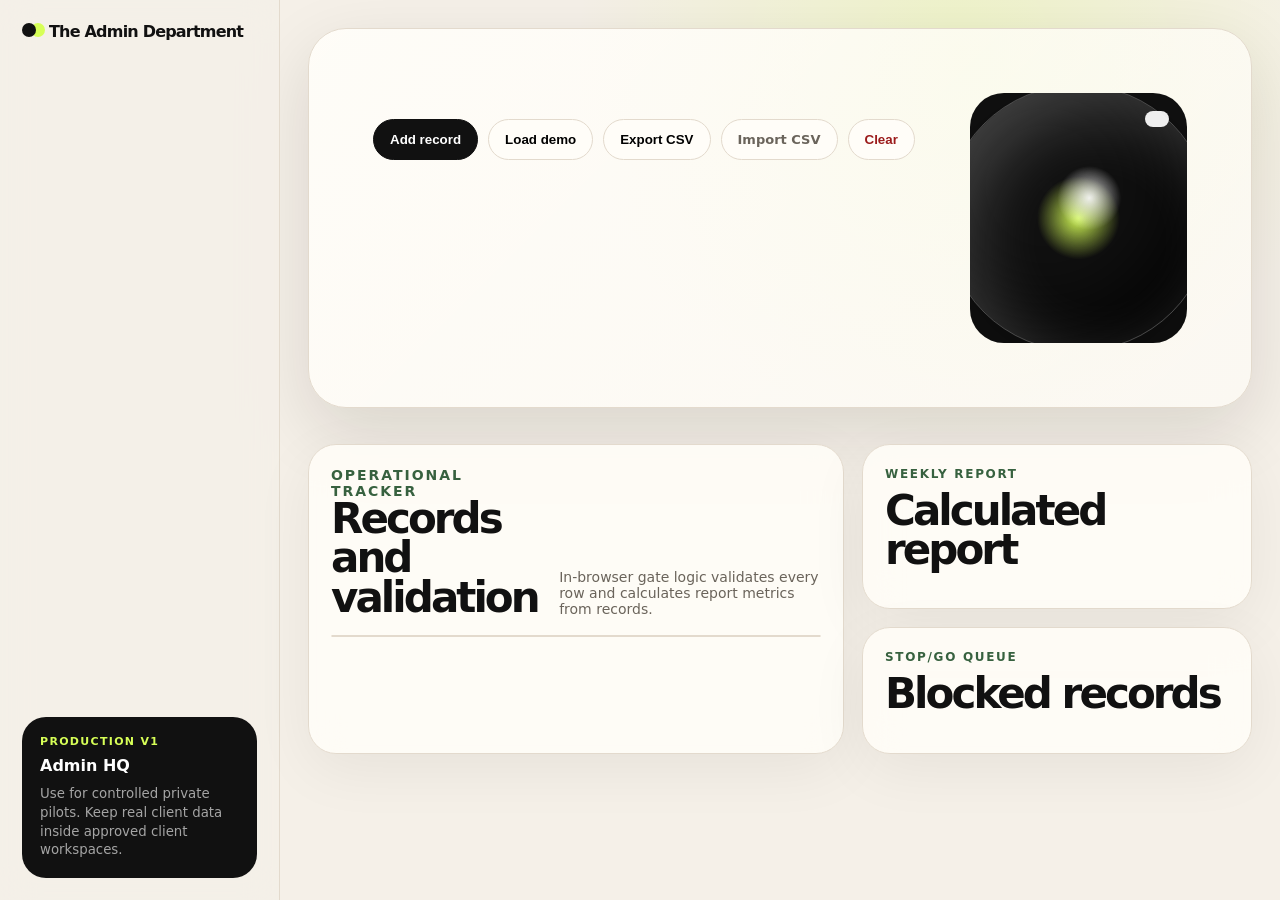
==== app/index.html @ 11a641bc "Add production Admin HQ app" ====
<!doctype html>
<html lang="en">
<head>
  <meta charset="utf-8" />
  <meta name="viewport" content="width=device-width, initial-scale=1" />
  <title>Admin HQ — The Admin Department</title>
  <meta name="description" content="Production Admin HQ for Invoice, Sales, and Client Admin systems." />
  <style>
    :root{--bg:#f5f0e8;--ink:#111;--muted:#6a645b;--panel:#fffdf8;--line:#e3dacd;--lime:#d7ff57;--blue:#8dc6ff;--purple:#c9a8ff;--red:#f04c4c;--green:#1f7a4c;--shadow:0 24px 70px rgba(22,18,11,.12)}*{box-sizing:border-box}body{margin:0;background:radial-gradient(circle at 75% 6%,rgba(215,255,87,.22),transparent 30%),var(--bg);color:var(--ink);font-family:Inter,ui-sans-serif,system-ui,-apple-system,BlinkMacSystemFont,"Segoe UI",sans-serif}body[data-sys=sales]{background:radial-gradient(circle at 75% 6%,rgba(141,198,255,.25),transparent 30%),var(--bg)}body[data-sys=client]{background:radial-gradient(circle at 75% 6%,rgba(201,168,255,.25),transparent 30%),var(--bg)}.layout{display:grid;grid-template-columns:280px 1fr;min-height:100vh}.side{padding:22px;border-right:1px solid var(--line);background:rgba(245,240,232,.82);backdrop-filter:blur(18px);display:flex;flex-direction:column;gap:20px}.brand{font-weight:900;letter-spacing:-.05em}.brand:before{content:"";display:inline-block;width:14px;height:14px;background:#111;border-radius:50%;box-shadow:9px 0 0 var(--lime);margin-right:13px}.nav{display:grid;gap:10px}.nav button{border:1px solid var(--line);background:rgba(255,253,248,.85);border-radius:18px;padding:14px;text-align:left;cursor:pointer}.nav button span{display:block;color:var(--muted);font-size:11px;text-transform:uppercase;letter-spacing:.12em;font-weight:900}.nav button strong{display:block;margin-top:4px}.nav button.active{background:#111;color:#fff;border-color:#111}.nav button.active span{color:rgba(255,255,255,.58)}.note{margin-top:auto;background:#111;color:#fff;border-radius:24px;padding:18px}.note p{margin:0 0 8px;color:var(--lime);font-size:11px;text-transform:uppercase;letter-spacing:.12em;font-weight:900}.note small{display:block;color:rgba(255,255,255,.62);line-height:1.4;margin-top:10px}.main{padding:28px}.hero{display:grid;grid-template-columns:1.45fr .55fr;gap:24px;border:1px solid var(--line);background:linear-gradient(135deg,rgba(255,253,248,.96),rgba(255,253,248,.62));border-radius:38px;padding:clamp(28px,5vw,64px);box-shadow:var(--shadow)}.eyebrow{margin:0 0 10px;color:#37613f;text-transform:uppercase;letter-spacing:.14em;font-weight:900;font-size:12px}h1,h2{margin:0;letter-spacing:-.07em;line-height:.94}h1{font-size:clamp(52px,8vw,112px)}h2{font-size:clamp(28px,4vw,42px)}.lead{font-size:clamp(18px,2vw,23px);color:var(--muted);max-width:720px;line-height:1.35}.actions{display:flex;flex-wrap:wrap;gap:10px;margin-top:26px}.btn{border:1px solid var(--line);border-radius:999px;background:var(--panel);padding:12px 16px;font-weight:850;cursor:pointer}.btn.primary{background:#111;color:#fff;border-color:#111}.btn.danger{color:#9b1b1b}.btn input{display:none}.art{position:relative;min-height:250px;border-radius:34px;background:radial-gradient(circle at 55% 42%,rgba(255,255,255,.95),transparent 17%),radial-gradient(circle at 50% 50%,var(--lime),transparent 25%),#111;overflow:hidden}.art:after{content:"";position:absolute;inset:50%;width:265px;height:265px;transform:translate(-50%,-50%);border-radius:50%;box-shadow:inset 22px 22px 70px rgba(255,255,255,.22),inset -32px -32px 90px rgba(0,0,0,.82),0 22px 90px rgba(0,0,0,.45);border:1px solid rgba(255,255,255,.24)}body[data-sys=sales] .art{background:radial-gradient(circle at 55% 42%,rgba(255,255,255,.95),transparent 17%),radial-gradient(circle at 50% 50%,var(--blue),transparent 25%),#111}body[data-sys=client] .art{background:radial-gradient(circle at 55% 42%,rgba(255,255,255,.95),transparent 17%),radial-gradient(circle at 50% 50%,var(--purple),transparent 25%),#111}.badge{position:absolute;top:18px;right:18px;background:rgba(255,255,255,.92);border-radius:999px;padding:8px 12px;font-weight:900;font-size:12px;z-index:2}.metrics{display:grid;grid-template-columns:repeat(4,1fr);gap:14px;margin:18px 0}.card,.panel{background:rgba(255,253,248,.88);border:1px solid var(--line);border-radius:28px;box-shadow:0 16px 60px rgba(0,0,0,.06);backdrop-filter:blur(18px)}.card{padding:20px}.card span,.muted,.tile span{color:var(--muted)}.card strong{display:block;font-size:34px;letter-spacing:-.05em;margin-top:6px}.grid{display:grid;grid-template-columns:minmax(0,1fr)390px;gap:18px}.panel{padding:22px}.panel-head{display:flex;justify-content:space-between;gap:18px;align-items:end;margin-bottom:18px}.panel-head p{max-width:360px;margin:0;font-size:14px}.tablewrap{overflow:auto;border:1px solid var(--line);border-radius:18px;background:#fff;max-height:660px}table{width:100%;border-collapse:collapse;min-width:920px}th,td{text-align:left;padding:13px 14px;border-bottom:1px solid #eee6db;vertical-align:top}th{position:sticky;top:0;background:#111;color:#fff;text-transform:uppercase;letter-spacing:.1em;font-size:12px;z-index:1}tr.fail{background:#fff3f1}td small{display:block;color:var(--muted);margin-top:5px;max-width:340px}.pill{display:inline-flex;border-radius:999px;padding:6px 10px;font-size:12px;font-weight:900}.pill.pass{background:#e8f7ed;color:var(--green)}.pill.fail{background:#ffe1df;color:#9b1b1b}.tiny{padding:7px 10px;font-size:12px}.stack{display:grid;gap:18px;align-content:start}.report{display:grid;grid-template-columns:1fr 1fr;gap:10px;margin-top:16px}.tile{border:1px solid var(--line);background:#fff;border-radius:18px;padding:14px}.tile strong{display:block;font-size:24px;margin-top:4px;letter-spacing:-.05em}.blocked{list-style:none;padding:0;margin:18px 0 0;display:grid;gap:10px}.blocked li{border:1px solid #f1d0ca;background:#fff8f6;border-radius:16px;padding:12px}.blocked span{display:block;color:var(--muted);font-size:13px;margin-top:4px}.modal{border:none;border-radius:28px;max-width:920px;width:min(920px,calc(100% - 28px));box-shadow:0 30px 100px rgba(0,0,0,.32)}.modal::backdrop{background:rgba(0,0,0,.45);backdrop-filter:blur(6px)}form{display:grid;grid-template-columns:repeat(3,1fr);gap:14px;padding:24px}label{display:grid;gap:6px;color:var(--muted);font-size:13px;font-weight:800}input,select{border:1px solid var(--line);border-radius:14px;padding:11px 12px;font:inherit;background:#fff}.modal menu{display:flex;justify-content:flex-end;gap:10px;padding:0 24px 24px;margin:0}@media(max-width:1100px){.layout{grid-template-columns:1fr}.side{border-right:0;border-bottom:1px solid var(--line)}.hero,.grid{grid-template-columns:1fr}.metrics{grid-template-columns:repeat(2,1fr)}}@media(max-width:720px){.main,.side{padding:14px}.hero{border-radius:26px;padding:24px}.metrics,.report,form{grid-template-columns:1fr}h1{font-size:50px}.panel-head{display:block}}
  </style>
</head>
<body data-sys="invoice">
  <div class="layout">
    <aside class="side"><div class="brand">The Admin Department</div><nav id="nav" class="nav"></nav><div class="note"><p>Production v1</p><strong>Admin HQ</strong><small>Use for controlled private pilots. Keep real client data inside approved client workspaces.</small></div></aside>
    <main class="main">
      <section class="hero"><div><p id="kicker" class="eyebrow"></p><h1 id="title"></h1><p id="promise" class="lead"></p><div class="actions"><button id="add" class="btn primary">Add record</button><button id="demo" class="btn">Load demo</button><button id="export" class="btn">Export CSV</button><label class="btn">Import CSV<input id="import" type="file" accept=".csv,text/csv"></label><button id="clear" class="btn danger">Clear</button></div></div><div class="art"><span id="badge" class="badge"></span></div></section>
      <section id="metrics" class="metrics"></section>
      <section class="grid"><article class="panel"><div class="panel-head"><div><p class="eyebrow">Operational tracker</p><h2>Records and validation</h2></div><p class="muted">In-browser gate logic validates every row and calculates report metrics from records.</p></div><div class="tablewrap"><table id="table"></table></div></article><aside class="stack"><article class="panel"><p class="eyebrow">Weekly report</p><h2>Calculated report</h2><div id="report" class="report"></div></article><article class="panel"><p class="eyebrow">Stop/go queue</p><h2>Blocked records</h2><ul id="blocked" class="blocked"></ul></article></aside></section>
    </main>
  </div>
  <dialog id="modal" class="modal"><form id="form"></form><menu><button id="cancel" type="button" class="btn">Cancel</button><button form="form" class="btn primary">Save record</button></menu></dialog>
<script type="module">
const today='2026-07-10';const has=v=>v!==undefined&&v!==null&&String(v).trim()!=='';const before=d=>d&&new Date(d+'T00:00')<new Date(today+'T00:00');const money=v=>new Intl.NumberFormat('en-ZA',{style:'currency',currency:'ZAR',maximumFractionDigits:0}).format(parseFloat(v||0)||0);const esc=v=>String(v??'').replace(/[&<>"']/g,c=>({'&':'&amp;','<':'&lt;','>':'&gt;','"':'&quot;',"'":'&#039;'}[c]));
const systems={invoice:{label:'Invoice Admin',short:'Invoices',promise:'Supplier invoices, approvals, filing, and exception control in one workflow.',key:'id',statuses:['New','Needs Capture','Missing Info','Possible Duplicate','Ready for Review','Waiting for Approval','Approved','Filed','Rejected','Paid'],fields:['id','supplier','type','ref','due','amount','status','owner','approver','doc','folder','missing','duplicate','next','nextDue']},sales:{label:'Sales Admin',short:'Sales',promise:'Enquiries, quote follow-ups, owners, and lost-lead risks under control.',key:'id',statuses:['New','Needs Response','Contacted','Waiting for Client','Quote Needed','Quote Sent','Follow-up Due','Won','Lost','Cold','Closed'],fields:['id','contact','source','service','urgency','status','owner','firstResponse','quoteDate','quoteAmount','followDue','next','reason']},client:{label:'Client Admin',short:'Clients',promise:'Onboarding, documents, agreements, payment status, folders, and handovers tracked.',key:'id',statuses:['New Client','Welcome Sent','Documents Requested','Waiting for Client','Internal Setup','Payment/Agreement Pending','Ready to Start','Active','Stuck','Cancelled'],fields:['id','client','package','status','owner','welcome','docs','missingDocs','agreement','payment','folder','folderLink','handover','next','nextDue']}};
const seed={invoice:[['INV-001','ABC Supplies','Invoice','INV-4521','2026-07-31','1437.50','Ready for Review','Admin','Owner','doc','folder','','No duplicate found','Approve invoice','2026-07-11'],['INV-002','Quick Repairs','Invoice','QR-998','2026-07-15','4370','Missing Info','Admin','Owner','doc','folder','VAT number missing','No duplicate found','Request VAT number','2026-07-10'],['INV-003','City Stationery','Receipt','RCPT-77','','356.50','Filed','Admin','Admin','doc','folder','','No duplicate found','No action',''],['INV-004','Metro Cleaning','Invoice','MC-1044','2026-07-17','8760','Waiting for Approval','Admin','Owner','doc','folder','','New supplier','Approve supplier','2026-07-11'],['INV-005','BuildMart','Invoice','BM-2201','2026-07-30','2910','Possible Duplicate','Admin','Owner','doc','folder','','Possible duplicate','Review duplicate','2026-07-11'],['INV-006','ABC Supplies','Invoice','INV-4522','2026-07-11','2100','Ready for Review','Admin','Owner','doc','folder','','No duplicate found','Approve due-soon invoice','2026-07-10'],['INV-007','','Invoice','UNK-001','2026-07-25','1200','Needs Capture','Admin','','doc','','Supplier missing','No duplicate found','Identify supplier','2026-07-11'],['INV-008','Quick Repairs','Invoice','QR-997','2026-07-12','3200','New','','','doc','folder','','No duplicate found','','2026-07-08'],['INV-009','ABC Supplies','Invoice','INV-4523','2026-07-29','500','Approved','Admin','','doc','folder','','No duplicate found','Add approval owner','2026-07-10'],['INV-010','City Stationery','Receipt','RCPT-78','','180','Filed','Admin','Admin','','','','No duplicate found','Add links','2026-07-10']],sales:[['LEAD-001','Thabo Mokoena','Website','Gate motor repair','High','Needs Response','Owner','No','','','','Call and confirm',''],['LEAD-002','Lerato Naidoo','WhatsApp','Office cleaning quote','Normal','Quote Sent','Admin','Yes','2026-07-10','4500','2026-07-12','Follow up',''],['LEAD-003','Pieter Jacobs','Referral','Panel beating estimate','Normal','Won','Owner','Yes','2026-07-09','8200','','Schedule job','Won'],['LEAD-004','Ayesha Khan','Facebook DM','Security camera installation','High','Follow-up Due','Admin','Yes','2026-07-08','12500','2026-07-10','Follow up before competitor',''],['LEAD-005','Chris Botha','Phone','Monthly cleaning','Normal','Waiting for Client','Admin','Yes','2026-07-07','6800','2026-07-11','Wait for photos',''],['LEAD-006','Naledi Jacobs','Email','Electrical compliance','Low','Cold','Owner','Yes','','','','','No response after 3 follow-ups'],['LEAD-007','Musa Dlamini','Walk-in','Repair quote','Normal','Contacted','Admin','Yes','','','2026-07-13','Prepare estimate',''],['LEAD-008','Faulty Quote','Website','Install quote','Normal','Quote Sent','Admin','Yes','2026-07-10','3500','','',''],['LEAD-009','Ownerless Lead','WhatsApp','Urgent repair','High','Needs Response','','No','','','','',''],['LEAD-010','No Reason Lost','Email','Service quote','Normal','Lost','Admin','Yes','','','','','']],client:[['ONB-001','Lerato Naidoo','Monthly Admin Support','Documents Requested','Admin','Yes','No','ID and agreement','Pending','Pending','Yes','folder','No','Follow up','2026-07-12'],['ONB-002','Thabo Mokoena','Invoice Admin Setup','Ready to Start','Admin','Yes','Yes','','Signed','Paid','Yes','folder','Yes','Schedule kickoff','2026-07-11'],['ONB-003','Pieter Jacobs','Sales Admin Setup','Waiting for Client','Owner','Yes','Partial','VAT and address','Pending','Pending','No','','No','Request missing details','2026-07-10'],['ONB-004','Ayesha Khan','Property Admin','Payment/Agreement Pending','Admin','Yes','Yes','','Pending','Pending','Yes','folder','No','Send reminder','2026-07-10'],['ONB-005','Chris Botha','Client Admin Setup','Active','Admin','Yes','Yes','','Signed','Paid','Yes','folder','Yes','Move to support','2026-07-15'],['ONB-006','Demo Clean','Invoice Admin Setup','New Client','Admin','No','No','Business details','Pending','Pending','No','','No','Send welcome','2026-07-11'],['ONB-007','Stuck Client','Sales Admin Setup','Stuck','Admin','Yes','Partial','Access details','Signed','Paid','Yes','folder','No','Escalate stuck onboarding','2026-07-10'],['ONB-008','Bad Ready','Client Admin Setup','Ready to Start','Admin','Yes','Partial','Signed agreement','Signed','Paid','No','','Yes','','2026-07-10'],['ONB-009','Bad Active Gates','Sales Admin Setup','Active','Admin','Yes','No','All docs','Pending','Pending','Yes','folder','Yes','','2026-07-10'],['ONB-010','Bad Active Folder','Invoice Admin Setup','Active','Admin','Yes','Yes','','Signed','Paid','No','','No','','2026-07-10']]};
function rows(sys){return seed[sys].map(a=>Object.fromEntries(systems[sys].fields.map((f,i)=>[f,a[i]||''])))}let sys='invoice',records=load(sys),edit=null;function load(s){try{return JSON.parse(localStorage.getItem('ad:'+s))||rows(s)}catch{return rows(s)}}function save(){localStorage.setItem('ad:'+sys,JSON.stringify(records))}function active(s,status){return !({invoice:['Filed','Paid','Rejected'],sales:['Won','Lost','Cold','Closed'],client:['Active','Cancelled']}[s]).includes(status)}
function validate(s,r){let x=[];if(s==='invoice'){let adv=['Ready for Review','Waiting for Approval','Approved','Filed','Paid'].includes(r.status);let miss=[];if(!has(r.supplier))miss.push('supplier');if(!has(r.type))miss.push('type');if(r.type==='Invoice'&&!has(r.ref))miss.push('ref');if(r.type==='Invoice'&&!has(r.amount))miss.push('amount');if(active(s,r.status)&&!has(r.owner))miss.push('owner');if(['Waiting for Approval','Approved','Ready for Review'].includes(r.status)&&!has(r.approver))miss.push('approver');if(['Filed','Paid'].includes(r.status)&&(!has(r.doc)||!has(r.folder)))x.push('Filed/Paid records need document and folder links');if(miss.length&&adv)x.push('Missing fields: '+miss.join(', '));if(active(s,r.status)&&!has(r.owner))x.push('Active record needs owner');if(r.status==='Approved'&&!has(r.approver))x.push('Approved record needs approver');if(r.status==='Approved'&&r.duplicate==='Possible duplicate')x.push('Duplicate cannot be approved silently');if(active(s,r.status)&&before(r.nextDue))x.push('Next action overdue')}if(s==='sales'){let adv=['Quote Sent','Follow-up Due','Won','Lost','Cold','Closed'].includes(r.status),miss=[];if(!has(r.contact))miss.push('contact');if(!has(r.service))miss.push('service');if(active(s,r.status)&&!has(r.owner))miss.push('owner');if(active(s,r.status)&&!has(r.next))miss.push('next action');if(['Quote Sent','Follow-up Due'].includes(r.status)&&!has(r.followDue))miss.push('follow-up due');if(['Lost','Cold'].includes(r.status)&&!has(r.reason))miss.push('lost/cold reason');if(miss.length&&adv)x.push('Missing fields: '+miss.join(', '));if(r.status==='Quote Sent'&&!has(r.followDue))x.push('Quote Sent needs follow-up date');if(active(s,r.status)&&!has(r.owner))x.push('Active lead needs owner');if(active(s,r.status)&&!has(r.next))x.push('Active lead needs next action');if(['Lost','Cold'].includes(r.status)&&!has(r.reason))x.push('Lost/Cold needs reason');if(r.followDue&&before(r.followDue)&&active(s,r.status))x.push('Follow-up overdue')}if(s==='client'){let adv=['Ready to Start','Active'].includes(r.status),docs=r.docs!=='Yes'||has(r.missingDocs),agr=!['Signed','Not applicable'].includes(r.agreement),pay=!['Paid','Not applicable'].includes(r.payment),fold=r.folder!=='Yes'||!has(r.folderLink),hand=r.handover!=='Yes';if(!has(r.client)&&adv)x.push('Missing client');if(active(s,r.status)&&!has(r.owner))x.push('Active onboarding needs owner');if(adv&&docs)x.push('Ready/Active blocked: documents incomplete');if(adv&&agr)x.push('Ready/Active blocked: agreement not signed');if(adv&&pay)x.push('Ready/Active blocked: payment not confirmed');if(adv&&fold)x.push('Ready/Active blocked: folder missing/link blank');if(adv&&hand)x.push('Ready/Active blocked: handover incomplete');if(active(s,r.status)&&before(r.nextDue))x.push('Next action overdue')}x=[...new Set(x)];return{status:x.length?'Fail':'Pass',reasons:x}}
function report(){let v=records.map(r=>validate(sys,r)),f=v.filter(a=>a.status==='Fail').length,p=v.length-f,c=q=>records.filter(q).length,sum=(q,k)=>records.filter(q).reduce((s,r)=>s+(parseFloat(r[k]||0)||0),0);let base={Total:records.length,Passed:p,Failed:f};if(sys==='invoice')return{...base,'Ready for review':c(r=>r.status==='Ready for Review'),'Waiting approval':c(r=>r.status==='Waiting for Approval'),'Missing info':c(r=>r.status==='Missing Info'),Filed:c(r=>r.status==='Filed'),'Value waiting approval':money(sum(r=>r.status==='Waiting for Approval','amount'))};if(sys==='sales')return{...base,'Needs response':c(r=>r.status==='Needs Response'),'Quotes sent':c(r=>r.status==='Quote Sent'),'Follow-ups due':c(r=>r.status==='Follow-up Due'),Won:c(r=>r.status==='Won'),'Lost/Cold':c(r=>['Lost','Cold'].includes(r.status)),'Open quote value':money(sum(r=>['Quote Sent','Follow-up Due'].includes(r.status),'quoteAmount'))};return{...base,'Documents requested':c(r=>r.status==='Documents Requested'),'Waiting client':c(r=>r.status==='Waiting for Client'),'Agreement/payment pending':c(r=>r.status==='Payment/Agreement Pending'),'Ready to start':c(r=>r.status==='Ready to Start'),Active:c(r=>r.status==='Active'),'Missing documents':c(r=>r.docs!=='Yes'||has(r.missingDocs))}}
function render(){let s=systems[sys],v=records.map(r=>({r,val:validate(sys,r)})),rep=report();document.body.dataset.sys=sys;nav.innerHTML=Object.values(systems).map(x=>`<button data-s="${x===s?sys:x.label.startsWith('Invoice')?'invoice':x.label.startsWith('Sales')?'sales':'client'}" class="${x===s?'active':''}"><span>${x.short}</span><strong>${x.label}</strong></button>`).join('');nav.querySelectorAll('button').forEach(b=>b.onclick=()=>{sys=b.dataset.s;records=load(sys);render()});kicker.textContent=s.short+' working system';title.textContent=s.label;promise.textContent=s.promise;badge.textContent='Gate 2 confirmed · '+rep.Failed+' blocked';metrics.innerHTML=Object.entries({Total:rep.Total,Passed:rep.Passed,Blocked:rep.Failed,Primary:Object.values(rep).at(-1)}).map(([a,b])=>`<article class="card"><span>${a}</span><strong>${b}</strong></article>`).join('');let cols=s.fields.slice(0,8);table.innerHTML=`<thead><tr>${cols.map(c=>`<th>${c}</th>`).join('')}<th>Validation</th><th></th></tr></thead><tbody>${v.map((o,i)=>`<tr class="${o.val.status.toLowerCase()}">${cols.map(c=>`<td>${esc(o.r[c])}</td>`).join('')}<td><span class="pill ${o.val.status.toLowerCase()}">${o.val.status}</span><small>${esc(o.val.reasons[0]||'')}</small></td><td><button class="btn tiny" data-e="${i}">Edit</button></td></tr>`).join('')}</tbody>`;table.querySelectorAll('[data-e]').forEach(b=>b.onclick=()=>openForm(+b.dataset.e));reportEl.innerHTML=Object.entries(rep).map(([a,b])=>`<div class="tile"><span>${a}</span><strong>${b}</strong></div>`).join('');blocked.innerHTML=v.filter(o=>o.val.status==='Fail').map(o=>`<li><strong>${esc(o.r[s.key])}</strong><span>${esc(o.val.reasons.join(' · '))}</span></li>`).join('')||'<li><strong>Clear</strong><span>No blocked records.</span></li>'}
function openForm(i=null){edit=i;let s=systems[sys],r=i==null?{}:records[i];form.innerHTML=s.fields.map(f=>`<label>${f}<input name="${f}" value="${esc(r[f]||'')}"></label>`).join('');modal.showModal()}function csv(){let s=systems[sys],head=s.fields,body=records.map(r=>head.map(k=>`"${String(r[k]||'').replaceAll('"','""')}"`).join(','));return head.join(',')+'\n'+body.join('\n')}function parse(t){let lines=t.trim().split(/\r?\n/),h=lines.shift().split(',');return lines.map(l=>Object.fromEntries(l.split(',').map((v,i)=>[h[i],v.replace(/^"|"$/g,'').replaceAll('""','"')])))}
const nav=document.getElementById('nav'),table=document.getElementById('table'),metrics=document.getElementById('metrics'),reportEl=document.getElementById('report'),blocked=document.getElementById('blocked'),form=document.getElementById('form'),modal=document.getElementById('modal');add.onclick=()=>openForm();demo.onclick=()=>{records=rows(sys);save();render()};clear.onclick=()=>{if(confirm('Clear this system?')){records=[];save();render()}};export.onclick=()=>{let a=document.createElement('a'),b=new Blob([csv()],{type:'text/csv'});a.href=URL.createObjectURL(b);a.download=sys+'-admin.csv';a.click()};import.onchange=async e=>{let f=e.target.files[0];if(f){records=parse(await f.text());save();render()}};cancel.onclick=()=>modal.close();form.onsubmit=e=>{e.preventDefault();let r=Object.fromEntries(new FormData(form).entries());records=edit==null?[r,...records]:records.map((x,i)=>i===edit?r:x);save();modal.close();render()};render();
</script>
</body>
</html>
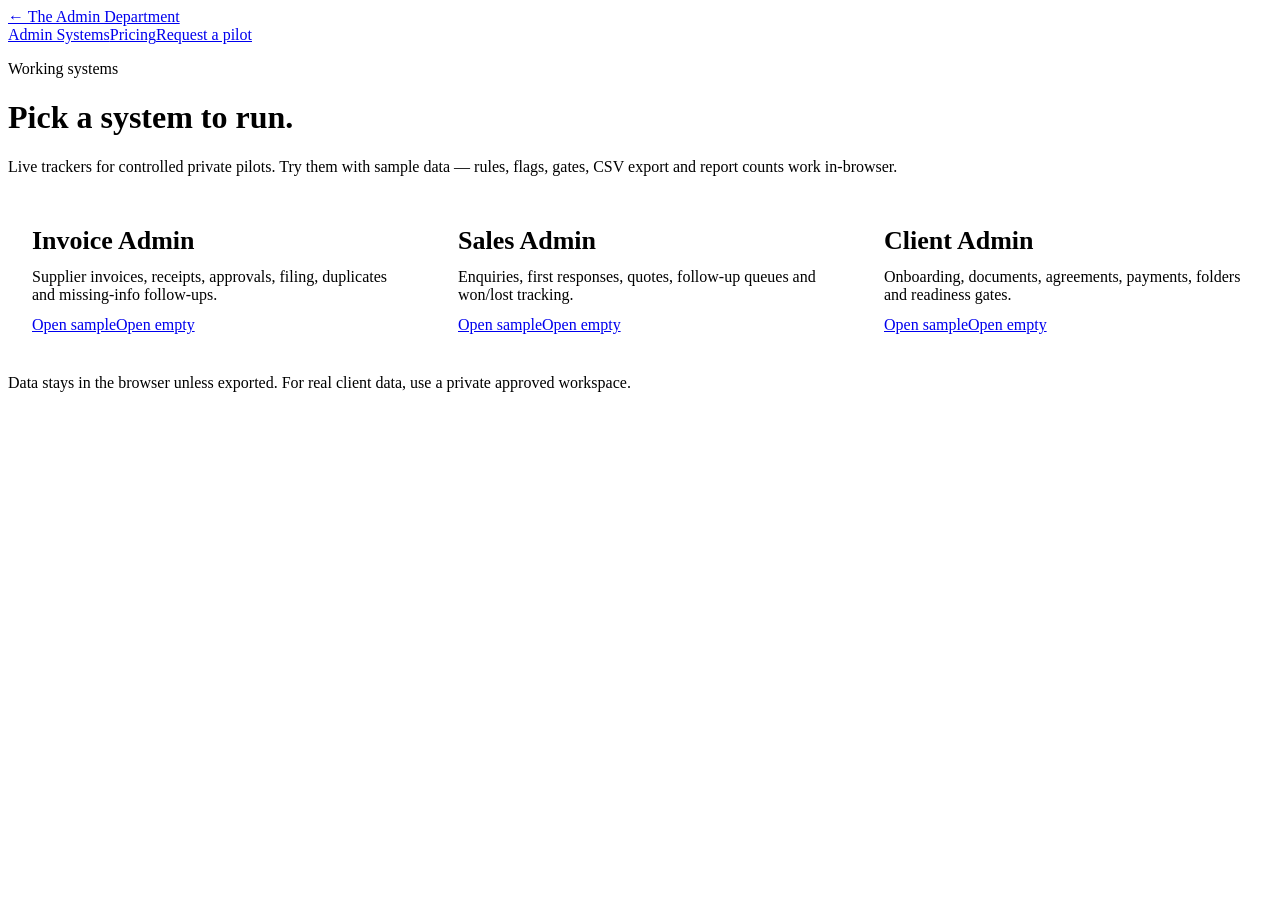
==== commit 2bcbb9e4: "Replace monolithic app shell with modular Admin HQ launcher" ====
--- a/app/index.html
+++ b/app/index.html
@@ -4,31 +4,20 @@
   <meta charset="utf-8" />
   <meta name="viewport" content="width=device-width, initial-scale=1" />
   <title>Admin HQ — The Admin Department</title>
-  <meta name="description" content="Production Admin HQ for Invoice, Sales, and Client Admin systems." />
-  <style>
-    :root{--bg:#f5f0e8;--ink:#111;--muted:#6a645b;--panel:#fffdf8;--line:#e3dacd;--lime:#d7ff57;--blue:#8dc6ff;--purple:#c9a8ff;--red:#f04c4c;--green:#1f7a4c;--shadow:0 24px 70px rgba(22,18,11,.12)}*{box-sizing:border-box}body{margin:0;background:radial-gradient(circle at 75% 6%,rgba(215,255,87,.22),transparent 30%),var(--bg);color:var(--ink);font-family:Inter,ui-sans-serif,system-ui,-apple-system,BlinkMacSystemFont,"Segoe UI",sans-serif}body[data-sys=sales]{background:radial-gradient(circle at 75% 6%,rgba(141,198,255,.25),transparent 30%),var(--bg)}body[data-sys=client]{background:radial-gradient(circle at 75% 6%,rgba(201,168,255,.25),transparent 30%),var(--bg)}.layout{display:grid;grid-template-columns:280px 1fr;min-height:100vh}.side{padding:22px;border-right:1px solid var(--line);background:rgba(245,240,232,.82);backdrop-filter:blur(18px);display:flex;flex-direction:column;gap:20px}.brand{font-weight:900;letter-spacing:-.05em}.brand:before{content:"";display:inline-block;width:14px;height:14px;background:#111;border-radius:50%;box-shadow:9px 0 0 var(--lime);margin-right:13px}.nav{display:grid;gap:10px}.nav button{border:1px solid var(--line);background:rgba(255,253,248,.85);border-radius:18px;padding:14px;text-align:left;cursor:pointer}.nav button span{display:block;color:var(--muted);font-size:11px;text-transform:uppercase;letter-spacing:.12em;font-weight:900}.nav button strong{display:block;margin-top:4px}.nav button.active{background:#111;color:#fff;border-color:#111}.nav button.active span{color:rgba(255,255,255,.58)}.note{margin-top:auto;background:#111;color:#fff;border-radius:24px;padding:18px}.note p{margin:0 0 8px;color:var(--lime);font-size:11px;text-transform:uppercase;letter-spacing:.12em;font-weight:900}.note small{display:block;color:rgba(255,255,255,.62);line-height:1.4;margin-top:10px}.main{padding:28px}.hero{display:grid;grid-template-columns:1.45fr .55fr;gap:24px;border:1px solid var(--line);background:linear-gradient(135deg,rgba(255,253,248,.96),rgba(255,253,248,.62));border-radius:38px;padding:clamp(28px,5vw,64px);box-shadow:var(--shadow)}.eyebrow{margin:0 0 10px;color:#37613f;text-transform:uppercase;letter-spacing:.14em;font-weight:900;font-size:12px}h1,h2{margin:0;letter-spacing:-.07em;line-height:.94}h1{font-size:clamp(52px,8vw,112px)}h2{font-size:clamp(28px,4vw,42px)}.lead{font-size:clamp(18px,2vw,23px);color:var(--muted);max-width:720px;line-height:1.35}.actions{display:flex;flex-wrap:wrap;gap:10px;margin-top:26px}.btn{border:1px solid var(--line);border-radius:999px;background:var(--panel);padding:12px 16px;font-weight:850;cursor:pointer}.btn.primary{background:#111;color:#fff;border-color:#111}.btn.danger{color:#9b1b1b}.btn input{display:none}.art{position:relative;min-height:250px;border-radius:34px;background:radial-gradient(circle at 55% 42%,rgba(255,255,255,.95),transparent 17%),radial-gradient(circle at 50% 50%,var(--lime),transparent 25%),#111;overflow:hidden}.art:after{content:"";position:absolute;inset:50%;width:265px;height:265px;transform:translate(-50%,-50%);border-radius:50%;box-shadow:inset 22px 22px 70px rgba(255,255,255,.22),inset -32px -32px 90px rgba(0,0,0,.82),0 22px 90px rgba(0,0,0,.45);border:1px solid rgba(255,255,255,.24)}body[data-sys=sales] .art{background:radial-gradient(circle at 55% 42%,rgba(255,255,255,.95),transparent 17%),radial-gradient(circle at 50% 50%,var(--blue),transparent 25%),#111}body[data-sys=client] .art{background:radial-gradient(circle at 55% 42%,rgba(255,255,255,.95),transparent 17%),radial-gradient(circle at 50% 50%,var(--purple),transparent 25%),#111}.badge{position:absolute;top:18px;right:18px;background:rgba(255,255,255,.92);border-radius:999px;padding:8px 12px;font-weight:900;font-size:12px;z-index:2}.metrics{display:grid;grid-template-columns:repeat(4,1fr);gap:14px;margin:18px 0}.card,.panel{background:rgba(255,253,248,.88);border:1px solid var(--line);border-radius:28px;box-shadow:0 16px 60px rgba(0,0,0,.06);backdrop-filter:blur(18px)}.card{padding:20px}.card span,.muted,.tile span{color:var(--muted)}.card strong{display:block;font-size:34px;letter-spacing:-.05em;margin-top:6px}.grid{display:grid;grid-template-columns:minmax(0,1fr)390px;gap:18px}.panel{padding:22px}.panel-head{display:flex;justify-content:space-between;gap:18px;align-items:end;margin-bottom:18px}.panel-head p{max-width:360px;margin:0;font-size:14px}.tablewrap{overflow:auto;border:1px solid var(--line);border-radius:18px;background:#fff;max-height:660px}table{width:100%;border-collapse:collapse;min-width:920px}th,td{text-align:left;padding:13px 14px;border-bottom:1px solid #eee6db;vertical-align:top}th{position:sticky;top:0;background:#111;color:#fff;text-transform:uppercase;letter-spacing:.1em;font-size:12px;z-index:1}tr.fail{background:#fff3f1}td small{display:block;color:var(--muted);margin-top:5px;max-width:340px}.pill{display:inline-flex;border-radius:999px;padding:6px 10px;font-size:12px;font-weight:900}.pill.pass{background:#e8f7ed;color:var(--green)}.pill.fail{background:#ffe1df;color:#9b1b1b}.tiny{padding:7px 10px;font-size:12px}.stack{display:grid;gap:18px;align-content:start}.report{display:grid;grid-template-columns:1fr 1fr;gap:10px;margin-top:16px}.tile{border:1px solid var(--line);background:#fff;border-radius:18px;padding:14px}.tile strong{display:block;font-size:24px;margin-top:4px;letter-spacing:-.05em}.blocked{list-style:none;padding:0;margin:18px 0 0;display:grid;gap:10px}.blocked li{border:1px solid #f1d0ca;background:#fff8f6;border-radius:16px;padding:12px}.blocked span{display:block;color:var(--muted);font-size:13px;margin-top:4px}.modal{border:none;border-radius:28px;max-width:920px;width:min(920px,calc(100% - 28px));box-shadow:0 30px 100px rgba(0,0,0,.32)}.modal::backdrop{background:rgba(0,0,0,.45);backdrop-filter:blur(6px)}form{display:grid;grid-template-columns:repeat(3,1fr);gap:14px;padding:24px}label{display:grid;gap:6px;color:var(--muted);font-size:13px;font-weight:800}input,select{border:1px solid var(--line);border-radius:14px;padding:11px 12px;font:inherit;background:#fff}.modal menu{display:flex;justify-content:flex-end;gap:10px;padding:0 24px 24px;margin:0}@media(max-width:1100px){.layout{grid-template-columns:1fr}.side{border-right:0;border-bottom:1px solid var(--line)}.hero,.grid{grid-template-columns:1fr}.metrics{grid-template-columns:repeat(2,1fr)}}@media(max-width:720px){.main,.side{padding:14px}.hero{border-radius:26px;padding:24px}.metrics,.report,form{grid-template-columns:1fr}h1{font-size:50px}.panel-head{display:block}}
-  </style>
+  <meta name="description" content="Launch the Invoice Admin, Sales Admin, and Client Admin working systems." />
+  <link rel="stylesheet" href="assets/app.css" />
+  <style>.launch-grid{display:grid;grid-template-columns:repeat(auto-fit,minmax(280px,1fr));gap:14px;margin-top:26px}.launch-card{background:var(--card);border:1px solid var(--border);border-radius:22px;padding:24px;display:flex;flex-direction:column;gap:12px}.launch-card h2{margin:0;font-size:26px}.launch-card p{margin:0;color:var(--muted)}</style>
 </head>
-<body data-sys="invoice">
-  <div class="layout">
-    <aside class="side"><div class="brand">The Admin Department</div><nav id="nav" class="nav"></nav><div class="note"><p>Production v1</p><strong>Admin HQ</strong><small>Use for controlled private pilots. Keep real client data inside approved client workspaces.</small></div></aside>
-    <main class="main">
-      <section class="hero"><div><p id="kicker" class="eyebrow"></p><h1 id="title"></h1><p id="promise" class="lead"></p><div class="actions"><button id="add" class="btn primary">Add record</button><button id="demo" class="btn">Load demo</button><button id="export" class="btn">Export CSV</button><label class="btn">Import CSV<input id="import" type="file" accept=".csv,text/csv"></label><button id="clear" class="btn danger">Clear</button></div></div><div class="art"><span id="badge" class="badge"></span></div></section>
-      <section id="metrics" class="metrics"></section>
-      <section class="grid"><article class="panel"><div class="panel-head"><div><p class="eyebrow">Operational tracker</p><h2>Records and validation</h2></div><p class="muted">In-browser gate logic validates every row and calculates report metrics from records.</p></div><div class="tablewrap"><table id="table"></table></div></article><aside class="stack"><article class="panel"><p class="eyebrow">Weekly report</p><h2>Calculated report</h2><div id="report" class="report"></div></article><article class="panel"><p class="eyebrow">Stop/go queue</p><h2>Blocked records</h2><ul id="blocked" class="blocked"></ul></article></aside></section>
-    </main>
-  </div>
-  <dialog id="modal" class="modal"><form id="form"></form><menu><button id="cancel" type="button" class="btn">Cancel</button><button form="form" class="btn primary">Save record</button></menu></dialog>
-<script type="module">
-const today='2026-07-10';const has=v=>v!==undefined&&v!==null&&String(v).trim()!=='';const before=d=>d&&new Date(d+'T00:00')<new Date(today+'T00:00');const money=v=>new Intl.NumberFormat('en-ZA',{style:'currency',currency:'ZAR',maximumFractionDigits:0}).format(parseFloat(v||0)||0);const esc=v=>String(v??'').replace(/[&<>"']/g,c=>({'&':'&amp;','<':'&lt;','>':'&gt;','"':'&quot;',"'":'&#039;'}[c]));
-const systems={invoice:{label:'Invoice Admin',short:'Invoices',promise:'Supplier invoices, approvals, filing, and exception control in one workflow.',key:'id',statuses:['New','Needs Capture','Missing Info','Possible Duplicate','Ready for Review','Waiting for Approval','Approved','Filed','Rejected','Paid'],fields:['id','supplier','type','ref','due','amount','status','owner','approver','doc','folder','missing','duplicate','next','nextDue']},sales:{label:'Sales Admin',short:'Sales',promise:'Enquiries, quote follow-ups, owners, and lost-lead risks under control.',key:'id',statuses:['New','Needs Response','Contacted','Waiting for Client','Quote Needed','Quote Sent','Follow-up Due','Won','Lost','Cold','Closed'],fields:['id','contact','source','service','urgency','status','owner','firstResponse','quoteDate','quoteAmount','followDue','next','reason']},client:{label:'Client Admin',short:'Clients',promise:'Onboarding, documents, agreements, payment status, folders, and handovers tracked.',key:'id',statuses:['New Client','Welcome Sent','Documents Requested','Waiting for Client','Internal Setup','Payment/Agreement Pending','Ready to Start','Active','Stuck','Cancelled'],fields:['id','client','package','status','owner','welcome','docs','missingDocs','agreement','payment','folder','folderLink','handover','next','nextDue']}};
-const seed={invoice:[['INV-001','ABC Supplies','Invoice','INV-4521','2026-07-31','1437.50','Ready for Review','Admin','Owner','doc','folder','','No duplicate found','Approve invoice','2026-07-11'],['INV-002','Quick Repairs','Invoice','QR-998','2026-07-15','4370','Missing Info','Admin','Owner','doc','folder','VAT number missing','No duplicate found','Request VAT number','2026-07-10'],['INV-003','City Stationery','Receipt','RCPT-77','','356.50','Filed','Admin','Admin','doc','folder','','No duplicate found','No action',''],['INV-004','Metro Cleaning','Invoice','MC-1044','2026-07-17','8760','Waiting for Approval','Admin','Owner','doc','folder','','New supplier','Approve supplier','2026-07-11'],['INV-005','BuildMart','Invoice','BM-2201','2026-07-30','2910','Possible Duplicate','Admin','Owner','doc','folder','','Possible duplicate','Review duplicate','2026-07-11'],['INV-006','ABC Supplies','Invoice','INV-4522','2026-07-11','2100','Ready for Review','Admin','Owner','doc','folder','','No duplicate found','Approve due-soon invoice','2026-07-10'],['INV-007','','Invoice','UNK-001','2026-07-25','1200','Needs Capture','Admin','','doc','','Supplier missing','No duplicate found','Identify supplier','2026-07-11'],['INV-008','Quick Repairs','Invoice','QR-997','2026-07-12','3200','New','','','doc','folder','','No duplicate found','','2026-07-08'],['INV-009','ABC Supplies','Invoice','INV-4523','2026-07-29','500','Approved','Admin','','doc','folder','','No duplicate found','Add approval owner','2026-07-10'],['INV-010','City Stationery','Receipt','RCPT-78','','180','Filed','Admin','Admin','','','','No duplicate found','Add links','2026-07-10']],sales:[['LEAD-001','Thabo Mokoena','Website','Gate motor repair','High','Needs Response','Owner','No','','','','Call and confirm',''],['LEAD-002','Lerato Naidoo','WhatsApp','Office cleaning quote','Normal','Quote Sent','Admin','Yes','2026-07-10','4500','2026-07-12','Follow up',''],['LEAD-003','Pieter Jacobs','Referral','Panel beating estimate','Normal','Won','Owner','Yes','2026-07-09','8200','','Schedule job','Won'],['LEAD-004','Ayesha Khan','Facebook DM','Security camera installation','High','Follow-up Due','Admin','Yes','2026-07-08','12500','2026-07-10','Follow up before competitor',''],['LEAD-005','Chris Botha','Phone','Monthly cleaning','Normal','Waiting for Client','Admin','Yes','2026-07-07','6800','2026-07-11','Wait for photos',''],['LEAD-006','Naledi Jacobs','Email','Electrical compliance','Low','Cold','Owner','Yes','','','','','No response after 3 follow-ups'],['LEAD-007','Musa Dlamini','Walk-in','Repair quote','Normal','Contacted','Admin','Yes','','','2026-07-13','Prepare estimate',''],['LEAD-008','Faulty Quote','Website','Install quote','Normal','Quote Sent','Admin','Yes','2026-07-10','3500','','',''],['LEAD-009','Ownerless Lead','WhatsApp','Urgent repair','High','Needs Response','','No','','','','',''],['LEAD-010','No Reason Lost','Email','Service quote','Normal','Lost','Admin','Yes','','','','','']],client:[['ONB-001','Lerato Naidoo','Monthly Admin Support','Documents Requested','Admin','Yes','No','ID and agreement','Pending','Pending','Yes','folder','No','Follow up','2026-07-12'],['ONB-002','Thabo Mokoena','Invoice Admin Setup','Ready to Start','Admin','Yes','Yes','','Signed','Paid','Yes','folder','Yes','Schedule kickoff','2026-07-11'],['ONB-003','Pieter Jacobs','Sales Admin Setup','Waiting for Client','Owner','Yes','Partial','VAT and address','Pending','Pending','No','','No','Request missing details','2026-07-10'],['ONB-004','Ayesha Khan','Property Admin','Payment/Agreement Pending','Admin','Yes','Yes','','Pending','Pending','Yes','folder','No','Send reminder','2026-07-10'],['ONB-005','Chris Botha','Client Admin Setup','Active','Admin','Yes','Yes','','Signed','Paid','Yes','folder','Yes','Move to support','2026-07-15'],['ONB-006','Demo Clean','Invoice Admin Setup','New Client','Admin','No','No','Business details','Pending','Pending','No','','No','Send welcome','2026-07-11'],['ONB-007','Stuck Client','Sales Admin Setup','Stuck','Admin','Yes','Partial','Access details','Signed','Paid','Yes','folder','No','Escalate stuck onboarding','2026-07-10'],['ONB-008','Bad Ready','Client Admin Setup','Ready to Start','Admin','Yes','Partial','Signed agreement','Signed','Paid','No','','Yes','','2026-07-10'],['ONB-009','Bad Active Gates','Sales Admin Setup','Active','Admin','Yes','No','All docs','Pending','Pending','Yes','folder','Yes','','2026-07-10'],['ONB-010','Bad Active Folder','Invoice Admin Setup','Active','Admin','Yes','Yes','','Signed','Paid','No','','No','','2026-07-10']]};
-function rows(sys){return seed[sys].map(a=>Object.fromEntries(systems[sys].fields.map((f,i)=>[f,a[i]||''])))}let sys='invoice',records=load(sys),edit=null;function load(s){try{return JSON.parse(localStorage.getItem('ad:'+s))||rows(s)}catch{return rows(s)}}function save(){localStorage.setItem('ad:'+sys,JSON.stringify(records))}function active(s,status){return !({invoice:['Filed','Paid','Rejected'],sales:['Won','Lost','Cold','Closed'],client:['Active','Cancelled']}[s]).includes(status)}
-function validate(s,r){let x=[];if(s==='invoice'){let adv=['Ready for Review','Waiting for Approval','Approved','Filed','Paid'].includes(r.status);let miss=[];if(!has(r.supplier))miss.push('supplier');if(!has(r.type))miss.push('type');if(r.type==='Invoice'&&!has(r.ref))miss.push('ref');if(r.type==='Invoice'&&!has(r.amount))miss.push('amount');if(active(s,r.status)&&!has(r.owner))miss.push('owner');if(['Waiting for Approval','Approved','Ready for Review'].includes(r.status)&&!has(r.approver))miss.push('approver');if(['Filed','Paid'].includes(r.status)&&(!has(r.doc)||!has(r.folder)))x.push('Filed/Paid records need document and folder links');if(miss.length&&adv)x.push('Missing fields: '+miss.join(', '));if(active(s,r.status)&&!has(r.owner))x.push('Active record needs owner');if(r.status==='Approved'&&!has(r.approver))x.push('Approved record needs approver');if(r.status==='Approved'&&r.duplicate==='Possible duplicate')x.push('Duplicate cannot be approved silently');if(active(s,r.status)&&before(r.nextDue))x.push('Next action overdue')}if(s==='sales'){let adv=['Quote Sent','Follow-up Due','Won','Lost','Cold','Closed'].includes(r.status),miss=[];if(!has(r.contact))miss.push('contact');if(!has(r.service))miss.push('service');if(active(s,r.status)&&!has(r.owner))miss.push('owner');if(active(s,r.status)&&!has(r.next))miss.push('next action');if(['Quote Sent','Follow-up Due'].includes(r.status)&&!has(r.followDue))miss.push('follow-up due');if(['Lost','Cold'].includes(r.status)&&!has(r.reason))miss.push('lost/cold reason');if(miss.length&&adv)x.push('Missing fields: '+miss.join(', '));if(r.status==='Quote Sent'&&!has(r.followDue))x.push('Quote Sent needs follow-up date');if(active(s,r.status)&&!has(r.owner))x.push('Active lead needs owner');if(active(s,r.status)&&!has(r.next))x.push('Active lead needs next action');if(['Lost','Cold'].includes(r.status)&&!has(r.reason))x.push('Lost/Cold needs reason');if(r.followDue&&before(r.followDue)&&active(s,r.status))x.push('Follow-up overdue')}if(s==='client'){let adv=['Ready to Start','Active'].includes(r.status),docs=r.docs!=='Yes'||has(r.missingDocs),agr=!['Signed','Not applicable'].includes(r.agreement),pay=!['Paid','Not applicable'].includes(r.payment),fold=r.folder!=='Yes'||!has(r.folderLink),hand=r.handover!=='Yes';if(!has(r.client)&&adv)x.push('Missing client');if(active(s,r.status)&&!has(r.owner))x.push('Active onboarding needs owner');if(adv&&docs)x.push('Ready/Active blocked: documents incomplete');if(adv&&agr)x.push('Ready/Active blocked: agreement not signed');if(adv&&pay)x.push('Ready/Active blocked: payment not confirmed');if(adv&&fold)x.push('Ready/Active blocked: folder missing/link blank');if(adv&&hand)x.push('Ready/Active blocked: handover incomplete');if(active(s,r.status)&&before(r.nextDue))x.push('Next action overdue')}x=[...new Set(x)];return{status:x.length?'Fail':'Pass',reasons:x}}
-function report(){let v=records.map(r=>validate(sys,r)),f=v.filter(a=>a.status==='Fail').length,p=v.length-f,c=q=>records.filter(q).length,sum=(q,k)=>records.filter(q).reduce((s,r)=>s+(parseFloat(r[k]||0)||0),0);let base={Total:records.length,Passed:p,Failed:f};if(sys==='invoice')return{...base,'Ready for review':c(r=>r.status==='Ready for Review'),'Waiting approval':c(r=>r.status==='Waiting for Approval'),'Missing info':c(r=>r.status==='Missing Info'),Filed:c(r=>r.status==='Filed'),'Value waiting approval':money(sum(r=>r.status==='Waiting for Approval','amount'))};if(sys==='sales')return{...base,'Needs response':c(r=>r.status==='Needs Response'),'Quotes sent':c(r=>r.status==='Quote Sent'),'Follow-ups due':c(r=>r.status==='Follow-up Due'),Won:c(r=>r.status==='Won'),'Lost/Cold':c(r=>['Lost','Cold'].includes(r.status)),'Open quote value':money(sum(r=>['Quote Sent','Follow-up Due'].includes(r.status),'quoteAmount'))};return{...base,'Documents requested':c(r=>r.status==='Documents Requested'),'Waiting client':c(r=>r.status==='Waiting for Client'),'Agreement/payment pending':c(r=>r.status==='Payment/Agreement Pending'),'Ready to start':c(r=>r.status==='Ready to Start'),Active:c(r=>r.status==='Active'),'Missing documents':c(r=>r.docs!=='Yes'||has(r.missingDocs))}}
-function render(){let s=systems[sys],v=records.map(r=>({r,val:validate(sys,r)})),rep=report();document.body.dataset.sys=sys;nav.innerHTML=Object.values(systems).map(x=>`<button data-s="${x===s?sys:x.label.startsWith('Invoice')?'invoice':x.label.startsWith('Sales')?'sales':'client'}" class="${x===s?'active':''}"><span>${x.short}</span><strong>${x.label}</strong></button>`).join('');nav.querySelectorAll('button').forEach(b=>b.onclick=()=>{sys=b.dataset.s;records=load(sys);render()});kicker.textContent=s.short+' working system';title.textContent=s.label;promise.textContent=s.promise;badge.textContent='Gate 2 confirmed · '+rep.Failed+' blocked';metrics.innerHTML=Object.entries({Total:rep.Total,Passed:rep.Passed,Blocked:rep.Failed,Primary:Object.values(rep).at(-1)}).map(([a,b])=>`<article class="card"><span>${a}</span><strong>${b}</strong></article>`).join('');let cols=s.fields.slice(0,8);table.innerHTML=`<thead><tr>${cols.map(c=>`<th>${c}</th>`).join('')}<th>Validation</th><th></th></tr></thead><tbody>${v.map((o,i)=>`<tr class="${o.val.status.toLowerCase()}">${cols.map(c=>`<td>${esc(o.r[c])}</td>`).join('')}<td><span class="pill ${o.val.status.toLowerCase()}">${o.val.status}</span><small>${esc(o.val.reasons[0]||'')}</small></td><td><button class="btn tiny" data-e="${i}">Edit</button></td></tr>`).join('')}</tbody>`;table.querySelectorAll('[data-e]').forEach(b=>b.onclick=()=>openForm(+b.dataset.e));reportEl.innerHTML=Object.entries(rep).map(([a,b])=>`<div class="tile"><span>${a}</span><strong>${b}</strong></div>`).join('');blocked.innerHTML=v.filter(o=>o.val.status==='Fail').map(o=>`<li><strong>${esc(o.r[s.key])}</strong><span>${esc(o.val.reasons.join(' · '))}</span></li>`).join('')||'<li><strong>Clear</strong><span>No blocked records.</span></li>'}
-function openForm(i=null){edit=i;let s=systems[sys],r=i==null?{}:records[i];form.innerHTML=s.fields.map(f=>`<label>${f}<input name="${f}" value="${esc(r[f]||'')}"></label>`).join('');modal.showModal()}function csv(){let s=systems[sys],head=s.fields,body=records.map(r=>head.map(k=>`"${String(r[k]||'').replaceAll('"','""')}"`).join(','));return head.join(',')+'\n'+body.join('\n')}function parse(t){let lines=t.trim().split(/\r?\n/),h=lines.shift().split(',');return lines.map(l=>Object.fromEntries(l.split(',').map((v,i)=>[h[i],v.replace(/^"|"$/g,'').replaceAll('""','"')])))}
-const nav=document.getElementById('nav'),table=document.getElementById('table'),metrics=document.getElementById('metrics'),reportEl=document.getElementById('report'),blocked=document.getElementById('blocked'),form=document.getElementById('form'),modal=document.getElementById('modal');add.onclick=()=>openForm();demo.onclick=()=>{records=rows(sys);save();render()};clear.onclick=()=>{if(confirm('Clear this system?')){records=[];save();render()}};export.onclick=()=>{let a=document.createElement('a'),b=new Blob([csv()],{type:'text/csv'});a.href=URL.createObjectURL(b);a.download=sys+'-admin.csv';a.click()};import.onchange=async e=>{let f=e.target.files[0];if(f){records=parse(await f.text());save();render()}};cancel.onclick=()=>modal.close();form.onsubmit=e=>{e.preventDefault();let r=Object.fromEntries(new FormData(form).entries());records=edit==null?[r,...records]:records.map((x,i)=>i===edit?r:x);save();modal.close();render()};render();
-</script>
+<body>
+  <main class="shell">
+    <nav class="topbar"><a class="back" href="../index.html">← The Admin Department</a><div class="topbar-links"><a href="../admin-systems.html">Admin Systems</a><a href="../admin-systems.html#pricing">Pricing</a><a href="../admin-systems.html#pilot">Request a pilot</a></div></nav>
+    <header class="app-head"><div><p class="eyebrow">Working systems</p><h1>Pick a system to run.</h1><p class="sub">Live trackers for controlled private pilots. Try them with sample data — rules, flags, gates, CSV export and report counts work in-browser.</p></div><div class="orb"></div></header>
+    <section class="launch-grid">
+      <article class="launch-card"><h2>Invoice Admin</h2><p>Supplier invoices, receipts, approvals, filing, duplicates and missing-info follow-ups.</p><div class="actions"><a class="btn primary" href="invoice-admin/?demo=1">Open sample</a><a class="btn ghost" href="invoice-admin/">Open empty</a></div></article>
+      <article class="launch-card"><h2>Sales Admin</h2><p>Enquiries, first responses, quotes, follow-up queues and won/lost tracking.</p><div class="actions"><a class="btn primary" href="sales-admin/?demo=1">Open sample</a><a class="btn ghost" href="sales-admin/">Open empty</a></div></article>
+      <article class="launch-card"><h2>Client Admin</h2><p>Onboarding, documents, agreements, payments, folders and readiness gates.</p><div class="actions"><a class="btn primary" href="client-admin/?demo=1">Open sample</a><a class="btn ghost" href="client-admin/">Open empty</a></div></article>
+    </section>
+    <p class="foot-note">Data stays in the browser unless exported. For real client data, use a private approved workspace.</p>
+  </main>
 </body>
-</html>+</html>
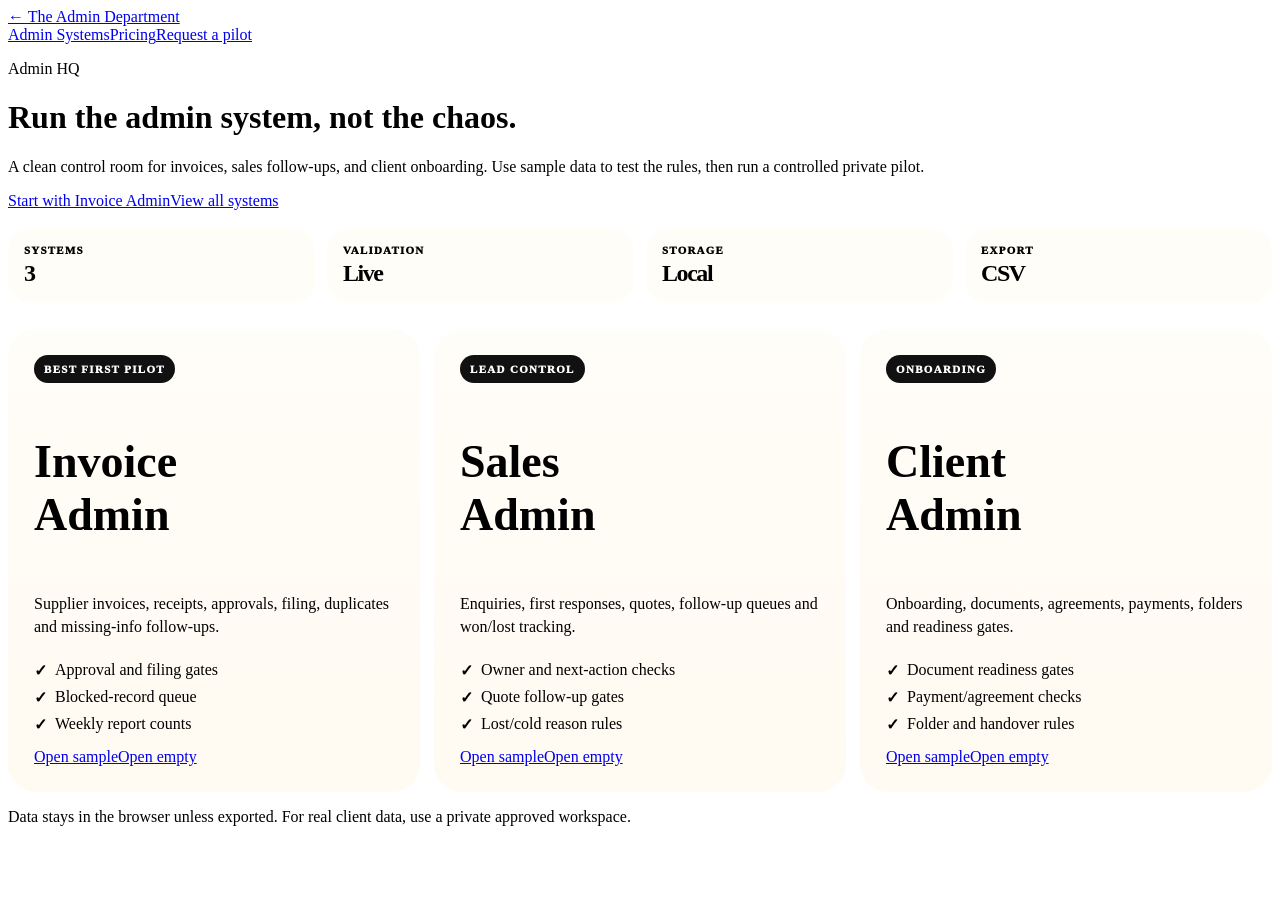
==== commit c58162d8: "Polish Admin HQ launcher interface" ====
--- a/app/index.html
+++ b/app/index.html
@@ -6,16 +6,19 @@
   <title>Admin HQ — The Admin Department</title>
   <meta name="description" content="Launch the Invoice Admin, Sales Admin, and Client Admin working systems." />
   <link rel="stylesheet" href="assets/app.css" />
-  <style>.launch-grid{display:grid;grid-template-columns:repeat(auto-fit,minmax(280px,1fr));gap:14px;margin-top:26px}.launch-card{background:var(--card);border:1px solid var(--border);border-radius:22px;padding:24px;display:flex;flex-direction:column;gap:12px}.launch-card h2{margin:0;font-size:26px}.launch-card p{margin:0;color:var(--muted)}</style>
+  <style>
+    .launch-grid{display:grid;grid-template-columns:repeat(3,minmax(0,1fr));gap:14px;margin-top:26px}.launch-card{position:relative;overflow:hidden;background:linear-gradient(180deg,rgba(255,253,248,.98),rgba(255,250,240,.86));border:1px solid var(--border);border-radius:28px;padding:26px;display:flex;flex-direction:column;gap:14px;min-height:330px;box-shadow:var(--shadow-sm);transition:.22s ease}.launch-card:hover{transform:translateY(-3px);box-shadow:var(--shadow-md);border-color:var(--border-strong)}.launch-card:before{content:"";position:absolute;right:-44px;top:-44px;width:140px;height:140px;border-radius:50%;background:var(--accent);filter:blur(.2px);opacity:.9}.launch-card.sales:before{background:var(--blue)}.launch-card.client:before{background:var(--purple)}.launch-card h2{font-size:clamp(30px,4vw,46px);max-width:230px}.launch-card p{margin:0;color:var(--muted);line-height:1.42}.launch-card .tag{align-self:flex-start;background:#111;color:#fff;border-radius:999px;padding:8px 10px;font-size:11px;text-transform:uppercase;letter-spacing:.12em;font-weight:950}.launch-card .checks{display:grid;gap:8px;margin:8px 0 0;padding:0;list-style:none;color:var(--muted)}.launch-card .checks li{display:flex;gap:8px;align-items:flex-start}.launch-card .checks li:before{content:"✓";font-weight:950;color:var(--ok)}.launch-card .actions{margin-top:auto;position:relative;z-index:1}.mini-proof{display:grid;grid-template-columns:repeat(4,1fr);gap:12px;margin:18px 0}.proof-card{background:rgba(255,253,248,.88);border:1px solid var(--border);border-radius:22px;padding:16px;box-shadow:var(--shadow-sm)}.proof-card span{display:block;color:var(--subtle);font-size:11px;text-transform:uppercase;letter-spacing:.11em;font-weight:950}.proof-card strong{display:block;font-size:24px;letter-spacing:-.06em;margin-top:4px}.app-head .actions{position:relative;z-index:2}@media(max-width:980px){.launch-grid{grid-template-columns:1fr}.launch-card{min-height:auto}.mini-proof{grid-template-columns:1fr 1fr}}@media(max-width:720px){.mini-proof{grid-template-columns:1fr}.launch-card{border-radius:24px;padding:22px}.launch-card .actions{position:static;margin:16px 0 0;padding:0;background:transparent;border:0}.launch-card .actions .btn{display:inline-flex}}
+  </style>
 </head>
 <body>
   <main class="shell">
     <nav class="topbar"><a class="back" href="../index.html">← The Admin Department</a><div class="topbar-links"><a href="../admin-systems.html">Admin Systems</a><a href="../admin-systems.html#pricing">Pricing</a><a href="../admin-systems.html#pilot">Request a pilot</a></div></nav>
-    <header class="app-head"><div><p class="eyebrow">Working systems</p><h1>Pick a system to run.</h1><p class="sub">Live trackers for controlled private pilots. Try them with sample data — rules, flags, gates, CSV export and report counts work in-browser.</p></div><div class="orb"></div></header>
-    <section class="launch-grid">
-      <article class="launch-card"><h2>Invoice Admin</h2><p>Supplier invoices, receipts, approvals, filing, duplicates and missing-info follow-ups.</p><div class="actions"><a class="btn primary" href="invoice-admin/?demo=1">Open sample</a><a class="btn ghost" href="invoice-admin/">Open empty</a></div></article>
-      <article class="launch-card"><h2>Sales Admin</h2><p>Enquiries, first responses, quotes, follow-up queues and won/lost tracking.</p><div class="actions"><a class="btn primary" href="sales-admin/?demo=1">Open sample</a><a class="btn ghost" href="sales-admin/">Open empty</a></div></article>
-      <article class="launch-card"><h2>Client Admin</h2><p>Onboarding, documents, agreements, payments, folders and readiness gates.</p><div class="actions"><a class="btn primary" href="client-admin/?demo=1">Open sample</a><a class="btn ghost" href="client-admin/">Open empty</a></div></article>
+    <header class="app-head"><div><p class="eyebrow">Admin HQ</p><h1>Run the admin system, not the chaos.</h1><p class="sub">A clean control room for invoices, sales follow-ups, and client onboarding. Use sample data to test the rules, then run a controlled private pilot.</p><div class="actions"><a class="btn primary" href="invoice-admin/?demo=1">Start with Invoice Admin</a><a class="btn" href="#systems">View all systems</a></div></div><div class="orb"></div></header>
+    <section class="mini-proof" aria-label="System proof points"><div class="proof-card"><span>Systems</span><strong>3</strong></div><div class="proof-card"><span>Validation</span><strong>Live</strong></div><div class="proof-card"><span>Storage</span><strong>Local</strong></div><div class="proof-card"><span>Export</span><strong>CSV</strong></div></section>
+    <section id="systems" class="launch-grid">
+      <article class="launch-card"><span class="tag">Best first pilot</span><h2>Invoice Admin</h2><p>Supplier invoices, receipts, approvals, filing, duplicates and missing-info follow-ups.</p><ul class="checks"><li>Approval and filing gates</li><li>Blocked-record queue</li><li>Weekly report counts</li></ul><div class="actions"><a class="btn primary" href="invoice-admin/?demo=1">Open sample</a><a class="btn ghost" href="invoice-admin/">Open empty</a></div></article>
+      <article class="launch-card sales"><span class="tag">Lead control</span><h2>Sales Admin</h2><p>Enquiries, first responses, quotes, follow-up queues and won/lost tracking.</p><ul class="checks"><li>Owner and next-action checks</li><li>Quote follow-up gates</li><li>Lost/cold reason rules</li></ul><div class="actions"><a class="btn primary" href="sales-admin/?demo=1">Open sample</a><a class="btn ghost" href="sales-admin/">Open empty</a></div></article>
+      <article class="launch-card client"><span class="tag">Onboarding</span><h2>Client Admin</h2><p>Onboarding, documents, agreements, payments, folders and readiness gates.</p><ul class="checks"><li>Document readiness gates</li><li>Payment/agreement checks</li><li>Folder and handover rules</li></ul><div class="actions"><a class="btn primary" href="client-admin/?demo=1">Open sample</a><a class="btn ghost" href="client-admin/">Open empty</a></div></article>
     </section>
     <p class="foot-note">Data stays in the browser unless exported. For real client data, use a private approved workspace.</p>
   </main>
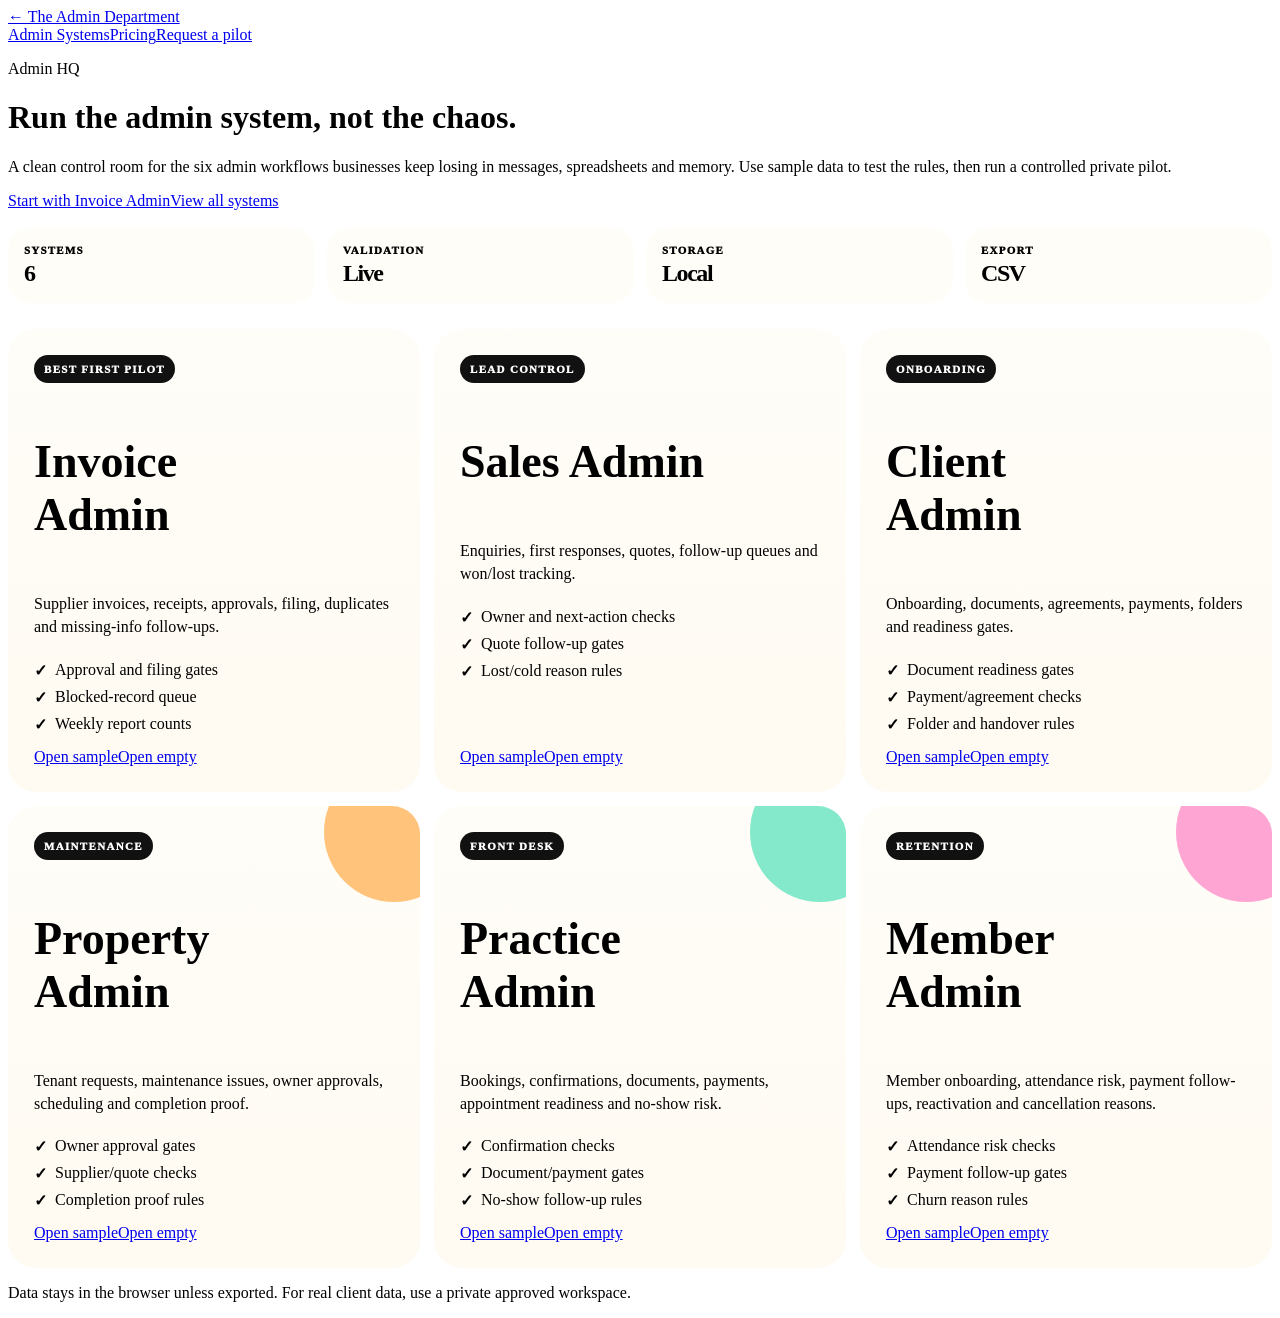
==== commit 1406d0fc: "Expand Admin HQ launcher to six live systems" ====
--- a/app/index.html
+++ b/app/index.html
@@ -4,21 +4,24 @@
   <meta charset="utf-8" />
   <meta name="viewport" content="width=device-width, initial-scale=1" />
   <title>Admin HQ — The Admin Department</title>
-  <meta name="description" content="Launch the Invoice Admin, Sales Admin, and Client Admin working systems." />
+  <meta name="description" content="Launch the Invoice, Sales, Client, Property, Practice, and Member Admin working systems." />
   <link rel="stylesheet" href="assets/app.css" />
   <style>
-    .launch-grid{display:grid;grid-template-columns:repeat(3,minmax(0,1fr));gap:14px;margin-top:26px}.launch-card{position:relative;overflow:hidden;background:linear-gradient(180deg,rgba(255,253,248,.98),rgba(255,250,240,.86));border:1px solid var(--border);border-radius:28px;padding:26px;display:flex;flex-direction:column;gap:14px;min-height:330px;box-shadow:var(--shadow-sm);transition:.22s ease}.launch-card:hover{transform:translateY(-3px);box-shadow:var(--shadow-md);border-color:var(--border-strong)}.launch-card:before{content:"";position:absolute;right:-44px;top:-44px;width:140px;height:140px;border-radius:50%;background:var(--accent);filter:blur(.2px);opacity:.9}.launch-card.sales:before{background:var(--blue)}.launch-card.client:before{background:var(--purple)}.launch-card h2{font-size:clamp(30px,4vw,46px);max-width:230px}.launch-card p{margin:0;color:var(--muted);line-height:1.42}.launch-card .tag{align-self:flex-start;background:#111;color:#fff;border-radius:999px;padding:8px 10px;font-size:11px;text-transform:uppercase;letter-spacing:.12em;font-weight:950}.launch-card .checks{display:grid;gap:8px;margin:8px 0 0;padding:0;list-style:none;color:var(--muted)}.launch-card .checks li{display:flex;gap:8px;align-items:flex-start}.launch-card .checks li:before{content:"✓";font-weight:950;color:var(--ok)}.launch-card .actions{margin-top:auto;position:relative;z-index:1}.mini-proof{display:grid;grid-template-columns:repeat(4,1fr);gap:12px;margin:18px 0}.proof-card{background:rgba(255,253,248,.88);border:1px solid var(--border);border-radius:22px;padding:16px;box-shadow:var(--shadow-sm)}.proof-card span{display:block;color:var(--subtle);font-size:11px;text-transform:uppercase;letter-spacing:.11em;font-weight:950}.proof-card strong{display:block;font-size:24px;letter-spacing:-.06em;margin-top:4px}.app-head .actions{position:relative;z-index:2}@media(max-width:980px){.launch-grid{grid-template-columns:1fr}.launch-card{min-height:auto}.mini-proof{grid-template-columns:1fr 1fr}}@media(max-width:720px){.mini-proof{grid-template-columns:1fr}.launch-card{border-radius:24px;padding:22px}.launch-card .actions{position:static;margin:16px 0 0;padding:0;background:transparent;border:0}.launch-card .actions .btn{display:inline-flex}}
+    .launch-grid{display:grid;grid-template-columns:repeat(3,minmax(0,1fr));gap:14px;margin-top:26px}.launch-card{position:relative;overflow:hidden;background:linear-gradient(180deg,rgba(255,253,248,.98),rgba(255,250,240,.86));border:1px solid var(--border);border-radius:28px;padding:26px;display:flex;flex-direction:column;gap:14px;min-height:330px;box-shadow:var(--shadow-sm);transition:.22s ease}.launch-card:hover{transform:translateY(-3px);box-shadow:var(--shadow-md);border-color:var(--border-strong)}.launch-card:before{content:"";position:absolute;right:-44px;top:-44px;width:140px;height:140px;border-radius:50%;background:var(--accent);filter:blur(.2px);opacity:.9}.launch-card.sales:before{background:var(--blue)}.launch-card.client:before{background:var(--purple)}.launch-card.property:before{background:#ffbd6e}.launch-card.practice:before{background:#77e6c6}.launch-card.member:before{background:#ff9ccf}.launch-card h2{font-size:clamp(30px,4vw,46px);max-width:260px}.launch-card p{margin:0;color:var(--muted);line-height:1.42}.launch-card .tag{align-self:flex-start;background:#111;color:#fff;border-radius:999px;padding:8px 10px;font-size:11px;text-transform:uppercase;letter-spacing:.12em;font-weight:950}.launch-card .checks{display:grid;gap:8px;margin:8px 0 0;padding:0;list-style:none;color:var(--muted)}.launch-card .checks li{display:flex;gap:8px;align-items:flex-start}.launch-card .checks li:before{content:"✓";font-weight:950;color:var(--ok)}.launch-card .actions{margin-top:auto;position:relative;z-index:1}.mini-proof{display:grid;grid-template-columns:repeat(4,1fr);gap:12px;margin:18px 0}.proof-card{background:rgba(255,253,248,.88);border:1px solid var(--border);border-radius:22px;padding:16px;box-shadow:var(--shadow-sm)}.proof-card span{display:block;color:var(--subtle);font-size:11px;text-transform:uppercase;letter-spacing:.11em;font-weight:950}.proof-card strong{display:block;font-size:24px;letter-spacing:-.06em;margin-top:4px}.app-head .actions{position:relative;z-index:2}@media(max-width:980px){.launch-grid{grid-template-columns:1fr 1fr}.launch-card{min-height:auto}.mini-proof{grid-template-columns:1fr 1fr}}@media(max-width:720px){.launch-grid,.mini-proof{grid-template-columns:1fr}.launch-card{border-radius:24px;padding:22px}.launch-card .actions{position:static;margin:16px 0 0;padding:0;background:transparent;border:0}.launch-card .actions .btn{display:inline-flex}}
   </style>
 </head>
 <body>
   <main class="shell">
     <nav class="topbar"><a class="back" href="../index.html">← The Admin Department</a><div class="topbar-links"><a href="../admin-systems.html">Admin Systems</a><a href="../admin-systems.html#pricing">Pricing</a><a href="../admin-systems.html#pilot">Request a pilot</a></div></nav>
-    <header class="app-head"><div><p class="eyebrow">Admin HQ</p><h1>Run the admin system, not the chaos.</h1><p class="sub">A clean control room for invoices, sales follow-ups, and client onboarding. Use sample data to test the rules, then run a controlled private pilot.</p><div class="actions"><a class="btn primary" href="invoice-admin/?demo=1">Start with Invoice Admin</a><a class="btn" href="#systems">View all systems</a></div></div><div class="orb"></div></header>
-    <section class="mini-proof" aria-label="System proof points"><div class="proof-card"><span>Systems</span><strong>3</strong></div><div class="proof-card"><span>Validation</span><strong>Live</strong></div><div class="proof-card"><span>Storage</span><strong>Local</strong></div><div class="proof-card"><span>Export</span><strong>CSV</strong></div></section>
+    <header class="app-head"><div><p class="eyebrow">Admin HQ</p><h1>Run the admin system, not the chaos.</h1><p class="sub">A clean control room for the six admin workflows businesses keep losing in messages, spreadsheets and memory. Use sample data to test the rules, then run a controlled private pilot.</p><div class="actions"><a class="btn primary" href="invoice-admin/?demo=1">Start with Invoice Admin</a><a class="btn" href="#systems">View all systems</a></div></div><div class="orb"></div></header>
+    <section class="mini-proof" aria-label="System proof points"><div class="proof-card"><span>Systems</span><strong>6</strong></div><div class="proof-card"><span>Validation</span><strong>Live</strong></div><div class="proof-card"><span>Storage</span><strong>Local</strong></div><div class="proof-card"><span>Export</span><strong>CSV</strong></div></section>
     <section id="systems" class="launch-grid">
       <article class="launch-card"><span class="tag">Best first pilot</span><h2>Invoice Admin</h2><p>Supplier invoices, receipts, approvals, filing, duplicates and missing-info follow-ups.</p><ul class="checks"><li>Approval and filing gates</li><li>Blocked-record queue</li><li>Weekly report counts</li></ul><div class="actions"><a class="btn primary" href="invoice-admin/?demo=1">Open sample</a><a class="btn ghost" href="invoice-admin/">Open empty</a></div></article>
       <article class="launch-card sales"><span class="tag">Lead control</span><h2>Sales Admin</h2><p>Enquiries, first responses, quotes, follow-up queues and won/lost tracking.</p><ul class="checks"><li>Owner and next-action checks</li><li>Quote follow-up gates</li><li>Lost/cold reason rules</li></ul><div class="actions"><a class="btn primary" href="sales-admin/?demo=1">Open sample</a><a class="btn ghost" href="sales-admin/">Open empty</a></div></article>
       <article class="launch-card client"><span class="tag">Onboarding</span><h2>Client Admin</h2><p>Onboarding, documents, agreements, payments, folders and readiness gates.</p><ul class="checks"><li>Document readiness gates</li><li>Payment/agreement checks</li><li>Folder and handover rules</li></ul><div class="actions"><a class="btn primary" href="client-admin/?demo=1">Open sample</a><a class="btn ghost" href="client-admin/">Open empty</a></div></article>
+      <article class="launch-card property"><span class="tag">Maintenance</span><h2>Property Admin</h2><p>Tenant requests, maintenance issues, owner approvals, scheduling and completion proof.</p><ul class="checks"><li>Owner approval gates</li><li>Supplier/quote checks</li><li>Completion proof rules</li></ul><div class="actions"><a class="btn primary" href="property-admin/?demo=1">Open sample</a><a class="btn ghost" href="property-admin/">Open empty</a></div></article>
+      <article class="launch-card practice"><span class="tag">Front desk</span><h2>Practice Admin</h2><p>Bookings, confirmations, documents, payments, appointment readiness and no-show risk.</p><ul class="checks"><li>Confirmation checks</li><li>Document/payment gates</li><li>No-show follow-up rules</li></ul><div class="actions"><a class="btn primary" href="practice-admin/?demo=1">Open sample</a><a class="btn ghost" href="practice-admin/">Open empty</a></div></article>
+      <article class="launch-card member"><span class="tag">Retention</span><h2>Member Admin</h2><p>Member onboarding, attendance risk, payment follow-ups, reactivation and cancellation reasons.</p><ul class="checks"><li>Attendance risk checks</li><li>Payment follow-up gates</li><li>Churn reason rules</li></ul><div class="actions"><a class="btn primary" href="member-admin/?demo=1">Open sample</a><a class="btn ghost" href="member-admin/">Open empty</a></div></article>
     </section>
     <p class="foot-note">Data stays in the browser unless exported. For real client data, use a private approved workspace.</p>
   </main>
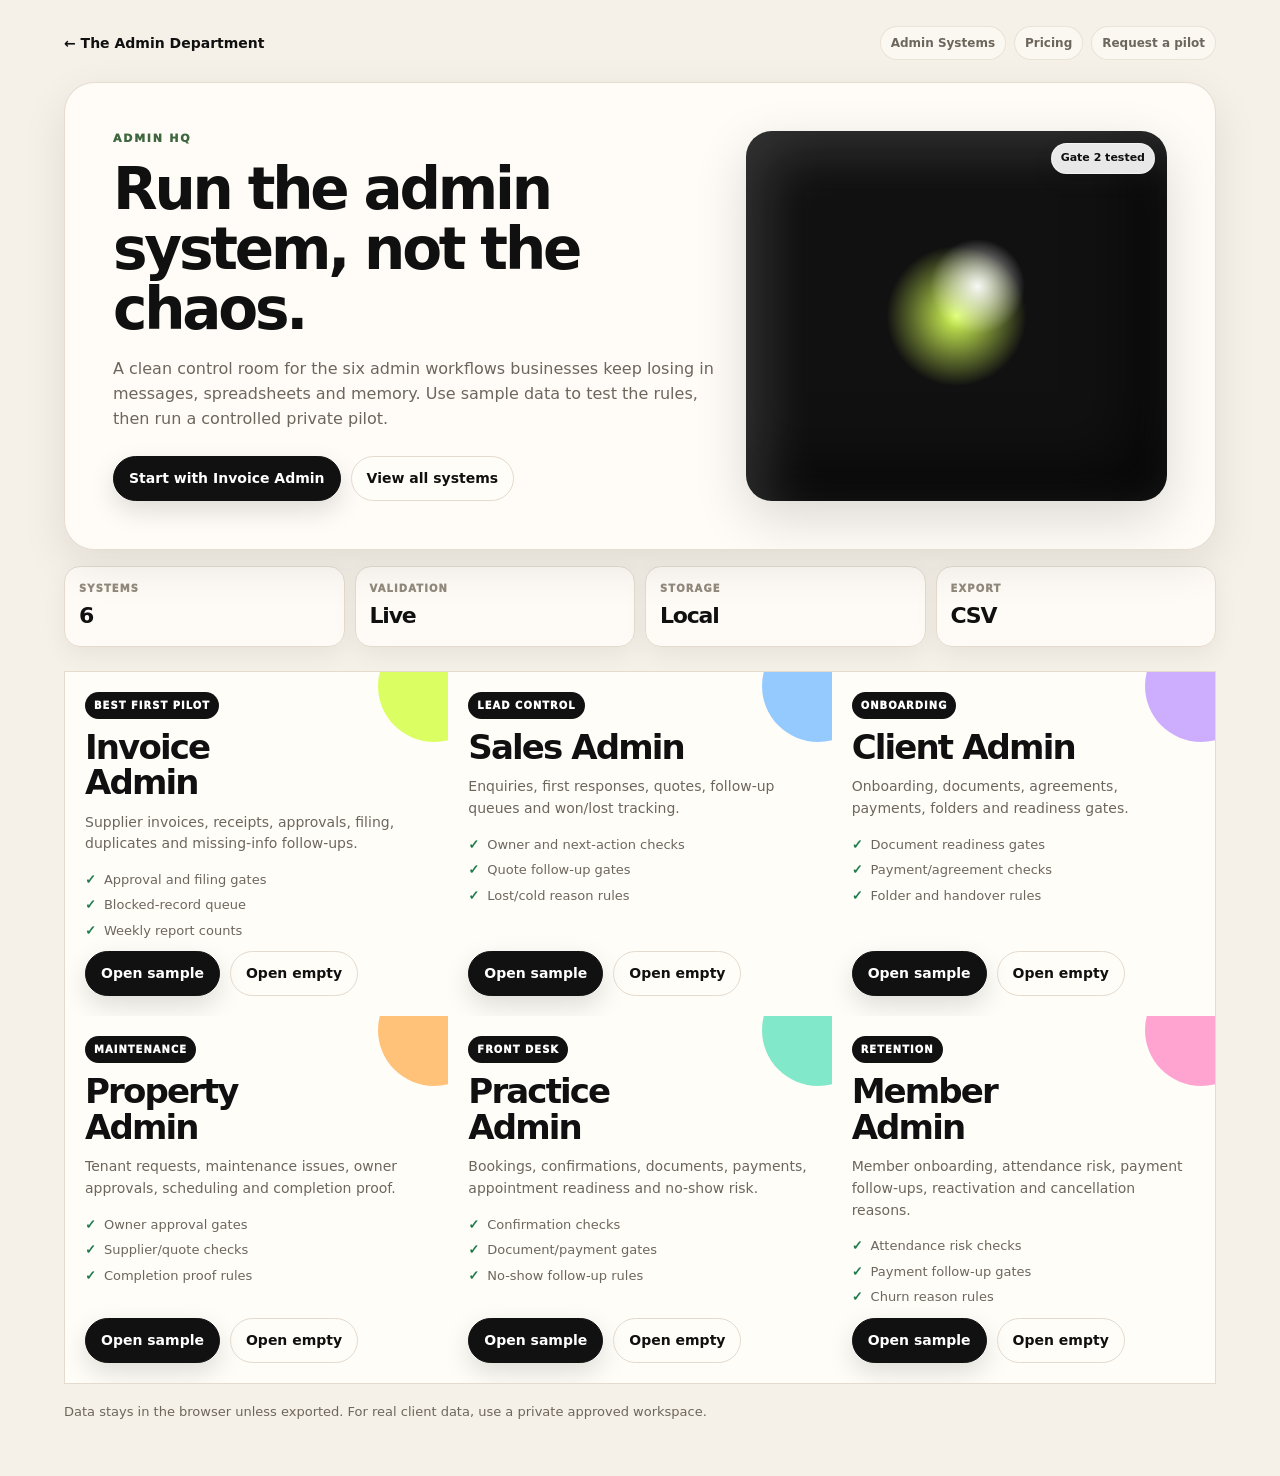
==== commit 10a7a1ee: "Scale Admin HQ launcher cards closer to DueToday" ====
--- a/app/index.html
+++ b/app/index.html
@@ -7,7 +7,7 @@
   <meta name="description" content="Launch the Invoice, Sales, Client, Property, Practice, and Member Admin working systems." />
   <link rel="stylesheet" href="assets/app.css" />
   <style>
-    .launch-grid{display:grid;grid-template-columns:repeat(3,minmax(0,1fr));gap:14px;margin-top:26px}.launch-card{position:relative;overflow:hidden;background:linear-gradient(180deg,rgba(255,253,248,.98),rgba(255,250,240,.86));border:1px solid var(--border);border-radius:28px;padding:26px;display:flex;flex-direction:column;gap:14px;min-height:330px;box-shadow:var(--shadow-sm);transition:.22s ease}.launch-card:hover{transform:translateY(-3px);box-shadow:var(--shadow-md);border-color:var(--border-strong)}.launch-card:before{content:"";position:absolute;right:-44px;top:-44px;width:140px;height:140px;border-radius:50%;background:var(--accent);filter:blur(.2px);opacity:.9}.launch-card.sales:before{background:var(--blue)}.launch-card.client:before{background:var(--purple)}.launch-card.property:before{background:#ffbd6e}.launch-card.practice:before{background:#77e6c6}.launch-card.member:before{background:#ff9ccf}.launch-card h2{font-size:clamp(30px,4vw,46px);max-width:260px}.launch-card p{margin:0;color:var(--muted);line-height:1.42}.launch-card .tag{align-self:flex-start;background:#111;color:#fff;border-radius:999px;padding:8px 10px;font-size:11px;text-transform:uppercase;letter-spacing:.12em;font-weight:950}.launch-card .checks{display:grid;gap:8px;margin:8px 0 0;padding:0;list-style:none;color:var(--muted)}.launch-card .checks li{display:flex;gap:8px;align-items:flex-start}.launch-card .checks li:before{content:"✓";font-weight:950;color:var(--ok)}.launch-card .actions{margin-top:auto;position:relative;z-index:1}.mini-proof{display:grid;grid-template-columns:repeat(4,1fr);gap:12px;margin:18px 0}.proof-card{background:rgba(255,253,248,.88);border:1px solid var(--border);border-radius:22px;padding:16px;box-shadow:var(--shadow-sm)}.proof-card span{display:block;color:var(--subtle);font-size:11px;text-transform:uppercase;letter-spacing:.11em;font-weight:950}.proof-card strong{display:block;font-size:24px;letter-spacing:-.06em;margin-top:4px}.app-head .actions{position:relative;z-index:2}@media(max-width:980px){.launch-grid{grid-template-columns:1fr 1fr}.launch-card{min-height:auto}.mini-proof{grid-template-columns:1fr 1fr}}@media(max-width:720px){.launch-grid,.mini-proof{grid-template-columns:1fr}.launch-card{border-radius:24px;padding:22px}.launch-card .actions{position:static;margin:16px 0 0;padding:0;background:transparent;border:0}.launch-card .actions .btn{display:inline-flex}}
+    .launch-grid{display:grid;grid-template-columns:repeat(3,minmax(0,1fr));gap:0;margin-top:24px;border:1px solid var(--border);background:var(--border)}.launch-card{position:relative;overflow:hidden;background:var(--card);padding:20px;display:flex;flex-direction:column;gap:11px;min-height:255px;transition:.18s ease}.launch-card:hover{transform:translateY(-1px);box-shadow:var(--shadow-sm);z-index:1}.launch-card:before{content:"";position:absolute;right:-42px;top:-42px;width:112px;height:112px;border-radius:50%;background:var(--accent);opacity:.92}.launch-card.sales:before{background:var(--blue)}.launch-card.client:before{background:var(--purple)}.launch-card.property:before{background:#ffbd6e}.launch-card.practice:before{background:#77e6c6}.launch-card.member:before{background:#ff9ccf}.launch-card h2{font-size:clamp(24px,3vw,34px);max-width:230px}.launch-card p{margin:0;color:var(--muted);line-height:1.55;font-size:14px}.launch-card .tag{align-self:flex-start;background:#111;color:#fff;border-radius:999px;padding:6px 9px;font-size:10px;text-transform:uppercase;letter-spacing:.1em;font-weight:950;position:relative;z-index:1}.launch-card .checks{display:grid;gap:6px;margin:4px 0 0;padding:0;list-style:none;color:var(--muted);font-size:13px}.launch-card .checks li{display:flex;gap:8px;align-items:flex-start}.launch-card .checks li:before{content:"✓";font-weight:950;color:var(--ok)}.launch-card .actions{margin-top:auto;position:relative;z-index:1}.mini-proof{display:grid;grid-template-columns:repeat(4,1fr);gap:10px;margin:16px 0}.proof-card{background:rgba(255,253,248,.9);border:1px solid var(--border);border-radius:16px;padding:14px;box-shadow:var(--shadow-sm)}.proof-card span{display:block;color:var(--subtle);font-size:10px;text-transform:uppercase;letter-spacing:.11em;font-weight:950}.proof-card strong{display:block;font-size:22px;letter-spacing:-.055em;margin-top:3px}.app-head .actions{position:relative;z-index:2}@media(max-width:980px){.launch-grid{grid-template-columns:1fr 1fr}.launch-card{min-height:auto}.mini-proof{grid-template-columns:1fr 1fr}}@media(max-width:720px){.launch-grid,.mini-proof{grid-template-columns:1fr}.launch-card{padding:18px}.launch-card .actions{position:static;margin:14px 0 0;padding:0;background:transparent;border:0}.launch-card .actions .btn{display:inline-flex}}
   </style>
 </head>
 <body>
--- a/app/assets/app.css
+++ b/app/assets/app.css
@@ -0,0 +1,37 @@
+:root{
+  --bg:#f5f0e8;
+  --bg-soft:#fbf7ef;
+  --ink:#101010;
+  --muted:#6d665d;
+  --subtle:#928a7d;
+  --card:#fffdf8;
+  --card-strong:#fffaf0;
+  --border:#e4dacd;
+  --border-strong:#d1c5b6;
+  --accent:#d8ff57;
+  --blue:#8dc6ff;
+  --purple:#c9a8ff;
+  --danger:#9b1b1b;
+  --danger-bg:#fff0ed;
+  --ok:#1f7a4c;
+  --ok-bg:#e8f7ed;
+  --warning:#865b00;
+  --warning-bg:#fff5d7;
+  --shadow-sm:0 8px 24px rgba(22,18,11,.06);
+  --shadow-md:0 16px 45px rgba(22,18,11,.09);
+  --shadow-lg:0 24px 70px rgba(22,18,11,.14);
+  --radius-sm:12px;
+  --radius-md:18px;
+  --radius-lg:24px;
+  --radius-xl:30px;
+  --space:clamp(14px,1.8vw,20px);
+}
+*{box-sizing:border-box}
+html{scroll-behavior:smooth}
+body{margin:0;background:var(--bg);color:var(--ink);font-family:Inter,ui-sans-serif,system-ui,-apple-system,BlinkMacSystemFont,"Segoe UI",sans-serif;-webkit-font-smoothing:antialiased;text-rendering:optimizeLegibility;line-height:1.5}
+a{color:inherit}.shell{width:min(1152px,calc(100% - 40px));margin:0 auto;padding:18px 0 42px}.topbar{display:flex;justify-content:space-between;gap:14px;align-items:center;margin-bottom:14px;padding:8px 0}.back,.topbar a{font-weight:800;text-decoration:none;color:inherit}.back{display:inline-flex;align-items:center;gap:8px;color:var(--muted);font-size:14px}.topbar-links{display:flex;gap:8px;align-items:center;flex-wrap:wrap}.topbar-links a{font-size:12px;color:var(--muted);border:1px solid rgba(228,218,205,.72);background:rgba(255,253,248,.58);padding:7px 10px;border-radius:999px;transition:.18s ease}.topbar-links a:hover{color:var(--ink);border-color:var(--border-strong);transform:translateY(-1px)}
+.app-head{position:relative;overflow:hidden;display:grid;grid-template-columns:minmax(0,1.05fr) minmax(220px,.72fr);gap:20px;background:rgba(255,253,248,.92);border:1px solid rgba(228,218,205,.92);border-radius:var(--radius-xl);padding:clamp(28px,4.2vw,48px);box-shadow:var(--shadow-md);margin-bottom:16px}.eyebrow{margin:0 0 11px;color:#3e673f;text-transform:uppercase;letter-spacing:.16em;font-weight:950;font-size:11px}.client .eyebrow{color:#5d3e79}.sales .eyebrow{color:#245a82}.property .eyebrow{color:#81521b}.practice .eyebrow{color:#226a59}.member .eyebrow{color:#854266}h1,h2,h3{margin:0;letter-spacing:-.055em;line-height:1.04}h1{font-size:clamp(38px,5vw,58px);max-width:700px}h2{font-size:clamp(24px,3vw,34px)}h3{font-size:21px;letter-spacing:-.045em}.sub,.muted{color:var(--muted);line-height:1.55}.sub{font-size:16px;max-width:620px;margin:18px 0 0}.orb{position:relative;min-height:190px;border-radius:26px;background:radial-gradient(circle at 55% 42%,rgba(255,255,255,.95),transparent 15%),radial-gradient(circle at 50% 50%,var(--accent),transparent 25%),#111;box-shadow:inset 18px 18px 54px rgba(255,255,255,.16),inset -24px -24px 70px rgba(0,0,0,.76),0 18px 54px rgba(0,0,0,.14)}.orb:after{content:"Gate 2 tested";position:absolute;right:12px;top:12px;background:rgba(255,255,255,.9);border:1px solid rgba(255,255,255,.5);border-radius:999px;padding:6px 9px;font-size:11px;font-weight:900;box-shadow:0 8px 20px rgba(0,0,0,.10)}body.sales .orb{background:radial-gradient(circle at 55% 42%,rgba(255,255,255,.95),transparent 15%),radial-gradient(circle at 50% 50%,var(--blue),transparent 25%),#111}body.client .orb{background:radial-gradient(circle at 55% 42%,rgba(255,255,255,.95),transparent 15%),radial-gradient(circle at 50% 50%,var(--purple),transparent 25%),#111}body.property .orb{background:radial-gradient(circle at 55% 42%,rgba(255,255,255,.95),transparent 15%),radial-gradient(circle at 50% 50%,#ffbd6e,transparent 25%),#111}body.practice .orb{background:radial-gradient(circle at 55% 42%,rgba(255,255,255,.95),transparent 15%),radial-gradient(circle at 50% 50%,#77e6c6,transparent 25%),#111}body.member .orb{background:radial-gradient(circle at 55% 42%,rgba(255,255,255,.95),transparent 15%),radial-gradient(circle at 50% 50%,#ff9ccf,transparent 25%),#111}
+.actions{display:flex;gap:10px;flex-wrap:wrap;margin-top:24px}.btn,.tiny{appearance:none;border:1px solid var(--border);border-radius:999px;background:rgba(255,253,248,.92);font-weight:850;padding:11px 15px;font-size:14px;cursor:pointer;text-decoration:none;color:inherit;transition:transform .18s ease,box-shadow .18s ease,border-color .18s ease,background .18s ease}.btn:hover,.tiny:hover{transform:translateY(-1px);box-shadow:var(--shadow-sm);border-color:var(--border-strong)}.btn:active,.tiny:active{transform:translateY(0)}.btn.primary{background:#111;color:#fff;border-color:#111;box-shadow:0 10px 26px rgba(0,0,0,.13)}.btn.ghost{background:transparent}.btn input{display:none}.tiny{padding:6px 9px;font-size:12px;background:#fff}.metrics{display:grid;grid-template-columns:repeat(3,1fr);gap:10px;margin-bottom:16px}.metric{background:rgba(255,253,248,.92);border:1px solid var(--border);border-radius:var(--radius-md);padding:14px;box-shadow:var(--shadow-sm)}.metric span{display:block;color:var(--subtle);font-size:10px;text-transform:uppercase;letter-spacing:.12em;font-weight:950}.metric strong{display:block;font-size:28px;letter-spacing:-.055em;margin-top:3px}.layout{display:grid;grid-template-columns:minmax(0,1fr)340px;gap:16px}.panel{background:rgba(255,253,248,.92);border:1px solid rgba(228,218,205,.92);border-radius:var(--radius-lg);padding:18px;box-shadow:var(--shadow-sm);backdrop-filter:blur(14px)}.panel-head{display:flex;justify-content:space-between;gap:14px;align-items:end;margin-bottom:14px}.panel-head p{max-width:340px;margin:0;font-size:14px}.toolbar{display:flex;gap:10px;align-items:center;justify-content:space-between;margin:0 0 12px;flex-wrap:wrap}.searchbox{flex:1;min-width:220px;position:relative}.searchbox input{width:100%;border:1px solid var(--border);border-radius:999px;background:#fff;padding:11px 14px;font:inherit;outline:none}.searchbox input:focus{border-color:#111;box-shadow:0 0 0 4px rgba(17,17,17,.06)}.filters{display:flex;gap:7px;align-items:center;overflow:auto;padding-bottom:2px}.chip{border:1px solid var(--border);background:#fff;border-radius:999px;padding:8px 10px;font-size:12px;font-weight:900;white-space:nowrap;cursor:pointer;transition:.18s ease}.chip:hover{transform:translateY(-1px);border-color:var(--border-strong)}.chip.active{background:#111;color:#fff;border-color:#111}.tablewrap{overflow:auto;border:1px solid var(--border);border-radius:16px;background:#fff;max-height:640px;box-shadow:inset 0 1px 0 rgba(255,255,255,.65)}table{width:100%;border-collapse:separate;border-spacing:0;min-width:900px}th,td{text-align:left;padding:12px;border-bottom:1px solid #eee6db;vertical-align:top}th{position:sticky;top:0;background:#111;color:#fff;text-transform:uppercase;letter-spacing:.12em;font-size:10px;z-index:1}th:first-child{border-top-left-radius:14px}th:last-child{border-top-right-radius:14px}td{font-size:13px}tr{transition:background .14s ease}tr:hover{background:#fffaf2}tr.fail{background:var(--danger-bg)}tr.fail:hover{background:#ffe8e3}td small{display:block;color:var(--muted);margin-top:5px;max-width:320px;line-height:1.35}.pill{display:inline-flex;align-items:center;border-radius:999px;padding:5px 9px;font-size:11px;font-weight:950;line-height:1}.pill.pass{background:var(--ok-bg);color:var(--ok)}.pill.fail{background:#ffe1df;color:var(--danger)}.side{display:grid;gap:16px;align-content:start}.report-grid{display:grid;grid-template-columns:1fr 1fr;gap:8px}.report-grid .metric{box-shadow:none;padding:12px}.report-grid .metric strong{font-size:22px}.blocked{list-style:none;padding:0;margin:0;display:grid;gap:8px}.blocked li{border:1px solid #f1d0ca;background:#fff8f6;border-radius:14px;padding:11px}.blocked strong{font-size:13px}.blocked span{display:block;color:var(--muted);font-size:12px;margin-top:4px;line-height:1.35}.foot-note{margin-top:18px;color:var(--muted);font-size:13px}.record-cards{display:none;gap:10px}.record-card{background:#fff;border:1px solid var(--border);border-radius:18px;padding:13px;box-shadow:var(--shadow-sm)}.record-card.fail{background:var(--danger-bg);border-color:#f1d0ca}.record-card-head{display:flex;justify-content:space-between;gap:12px;align-items:start}.record-card h3{font-size:19px}.record-fields{display:grid;grid-template-columns:1fr 1fr;gap:8px;margin:12px 0}.record-field{border:1px solid #eee6db;background:rgba(255,253,248,.8);border-radius:12px;padding:9px}.record-field span{display:block;color:var(--subtle);font-size:10px;text-transform:uppercase;letter-spacing:.11em;font-weight:950}.record-field strong{display:block;margin-top:3px;font-size:13px;line-height:1.25}.empty-state{border:1px dashed var(--border-strong);background:rgba(255,253,248,.7);border-radius:18px;padding:22px;text-align:center}.empty-state h3{font-size:22px}.empty-state p{color:var(--muted);font-size:14px}dialog{border:none;border-radius:24px;max-width:900px;width:min(900px,calc(100% - 28px));box-shadow:var(--shadow-lg);background:var(--card)}dialog::backdrop{background:rgba(0,0,0,.48);backdrop-filter:blur(6px)}form{display:grid;grid-template-columns:repeat(3,1fr);gap:12px;padding:20px}label{display:grid;gap:6px;color:var(--muted);font-size:13px;font-weight:850}input,select{border:1px solid var(--border);border-radius:13px;padding:11px;font:inherit;background:#fff;outline:none}input:focus,select:focus{border-color:#111;box-shadow:0 0 0 4px rgba(17,17,17,.06)}.modal-actions{display:flex;justify-content:flex-end;gap:10px;padding:0 20px 20px}.toast{position:fixed;left:50%;bottom:22px;transform:translate(-50%,20px);opacity:0;pointer-events:none;background:#111;color:#fff;border-radius:999px;padding:11px 15px;font-weight:850;box-shadow:var(--shadow-md);transition:.22s ease;z-index:20}.toast.show{opacity:1;transform:translate(-50%,0)}
+@media(max-width:980px){.shell{width:min(100% - 24px,760px);padding-top:14px}.topbar{display:block}.topbar-links{margin-top:12px}.app-head,.layout{grid-template-columns:1fr}.app-head{border-radius:26px}.orb{min-height:160px}.metrics{grid-template-columns:1fr 1fr 1fr}.panel-head{display:block}.report-grid,form{grid-template-columns:1fr 1fr}.side{grid-template-columns:1fr}}
+@media(max-width:720px){.shell{width:100%;padding:10px 10px 78px}.topbar{padding:8px 2px}.topbar-links{gap:6px}.topbar-links a{font-size:12px;padding:7px 9px}.app-head{padding:22px;border-radius:24px;margin-bottom:12px}.orb{display:none}h1{font-size:38px}.sub{font-size:15px}.actions{position:sticky;bottom:10px;z-index:10;background:rgba(245,240,232,.84);backdrop-filter:blur(12px);border:1px solid var(--border);border-radius:20px;padding:8px;margin:18px -10px -8px}.actions .btn,.actions label.btn{flex:1;justify-content:center;font-size:13px;padding:10px 9px}.metrics{grid-template-columns:repeat(3,1fr);gap:8px}.metric{padding:11px;border-radius:16px}.metric span{font-size:9px}.metric strong{font-size:23px}.panel{border-radius:22px;padding:14px}.toolbar{display:grid}.searchbox{min-width:0}.filters{padding-bottom:6px}.tablewrap{display:none}.record-cards{display:grid}.record-fields{grid-template-columns:1fr}.report-grid{grid-template-columns:1fr}.modal-actions{position:sticky;bottom:0;background:var(--card);padding:12px 18px 18px;border-top:1px solid var(--border)}form{grid-template-columns:1fr;padding:18px}dialog{width:calc(100% - 16px);border-radius:22px}h2{font-size:28px}}
+@media(max-width:420px){h1{font-size:36px}.metrics{grid-template-columns:1fr}.actions .btn:nth-child(n+3),.actions label.btn{display:none}.record-card-head{display:block}.record-card-head .pill{margin-top:8px}}
